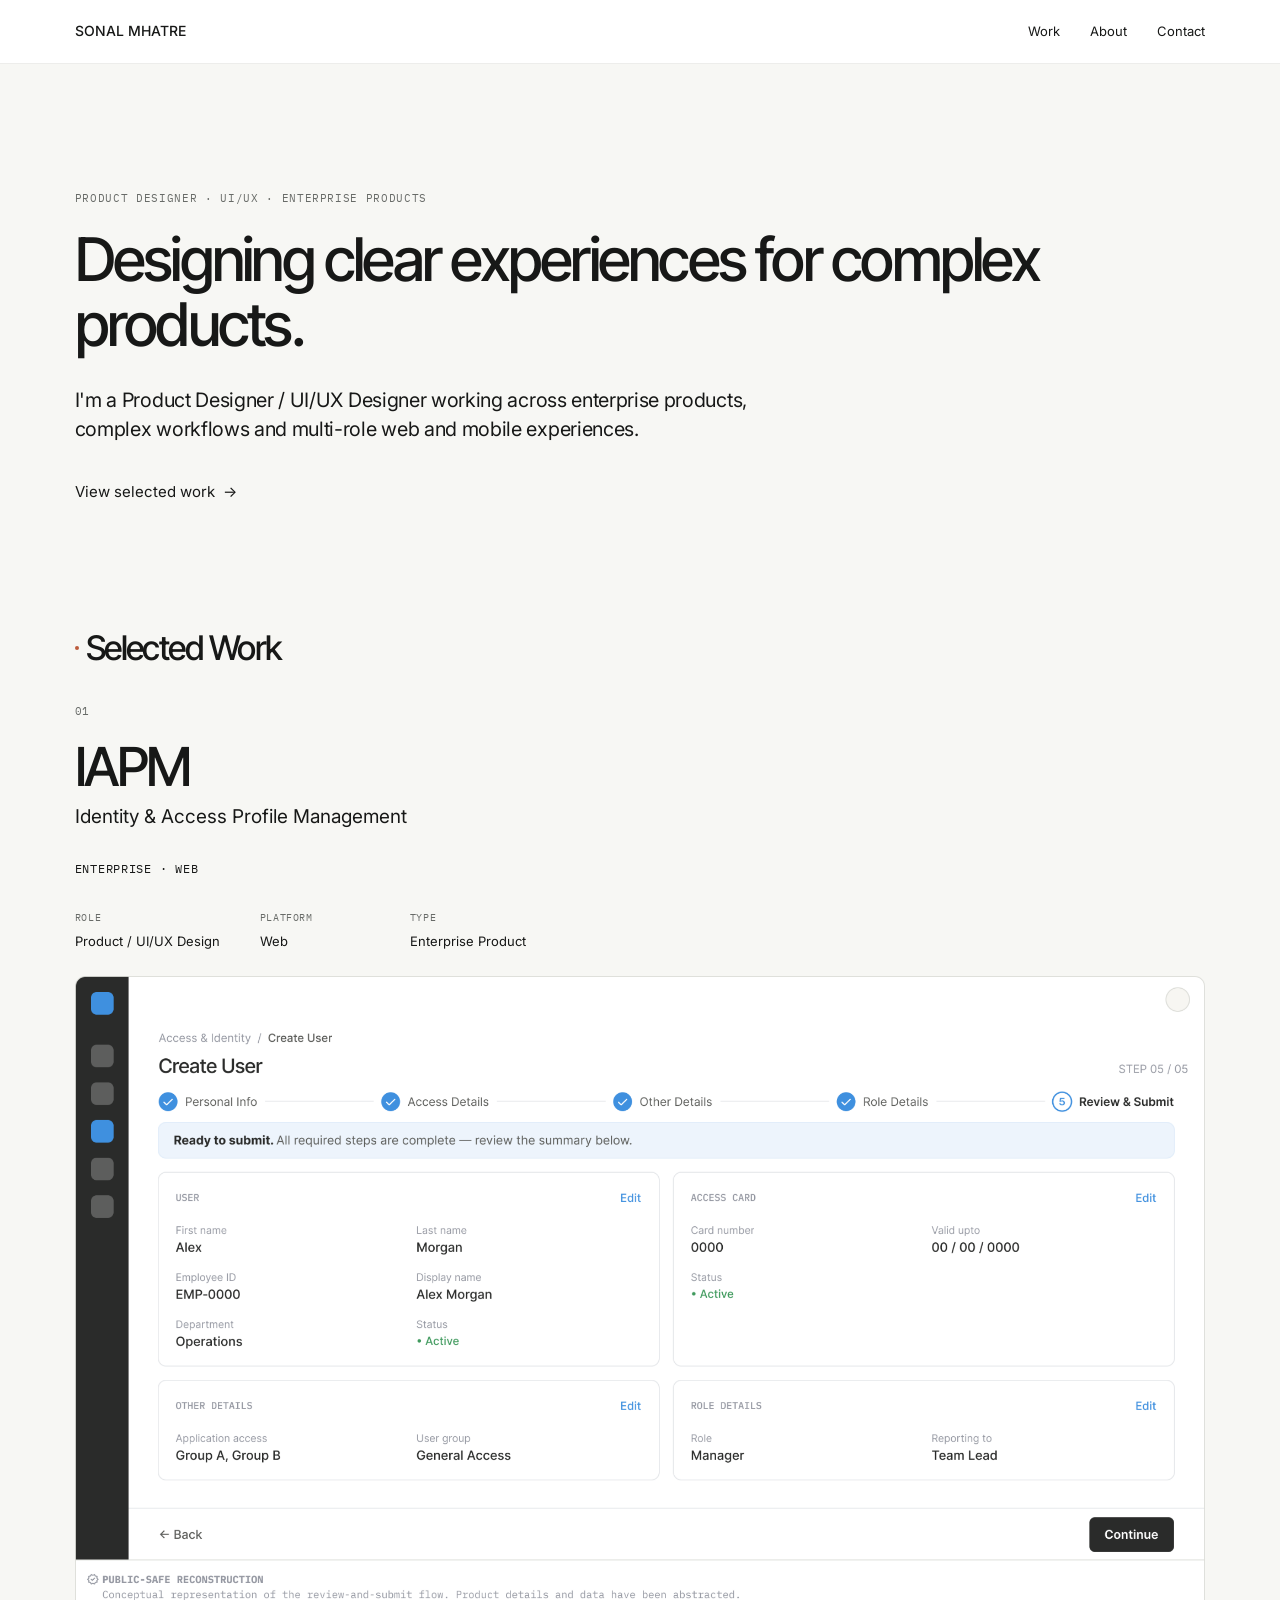
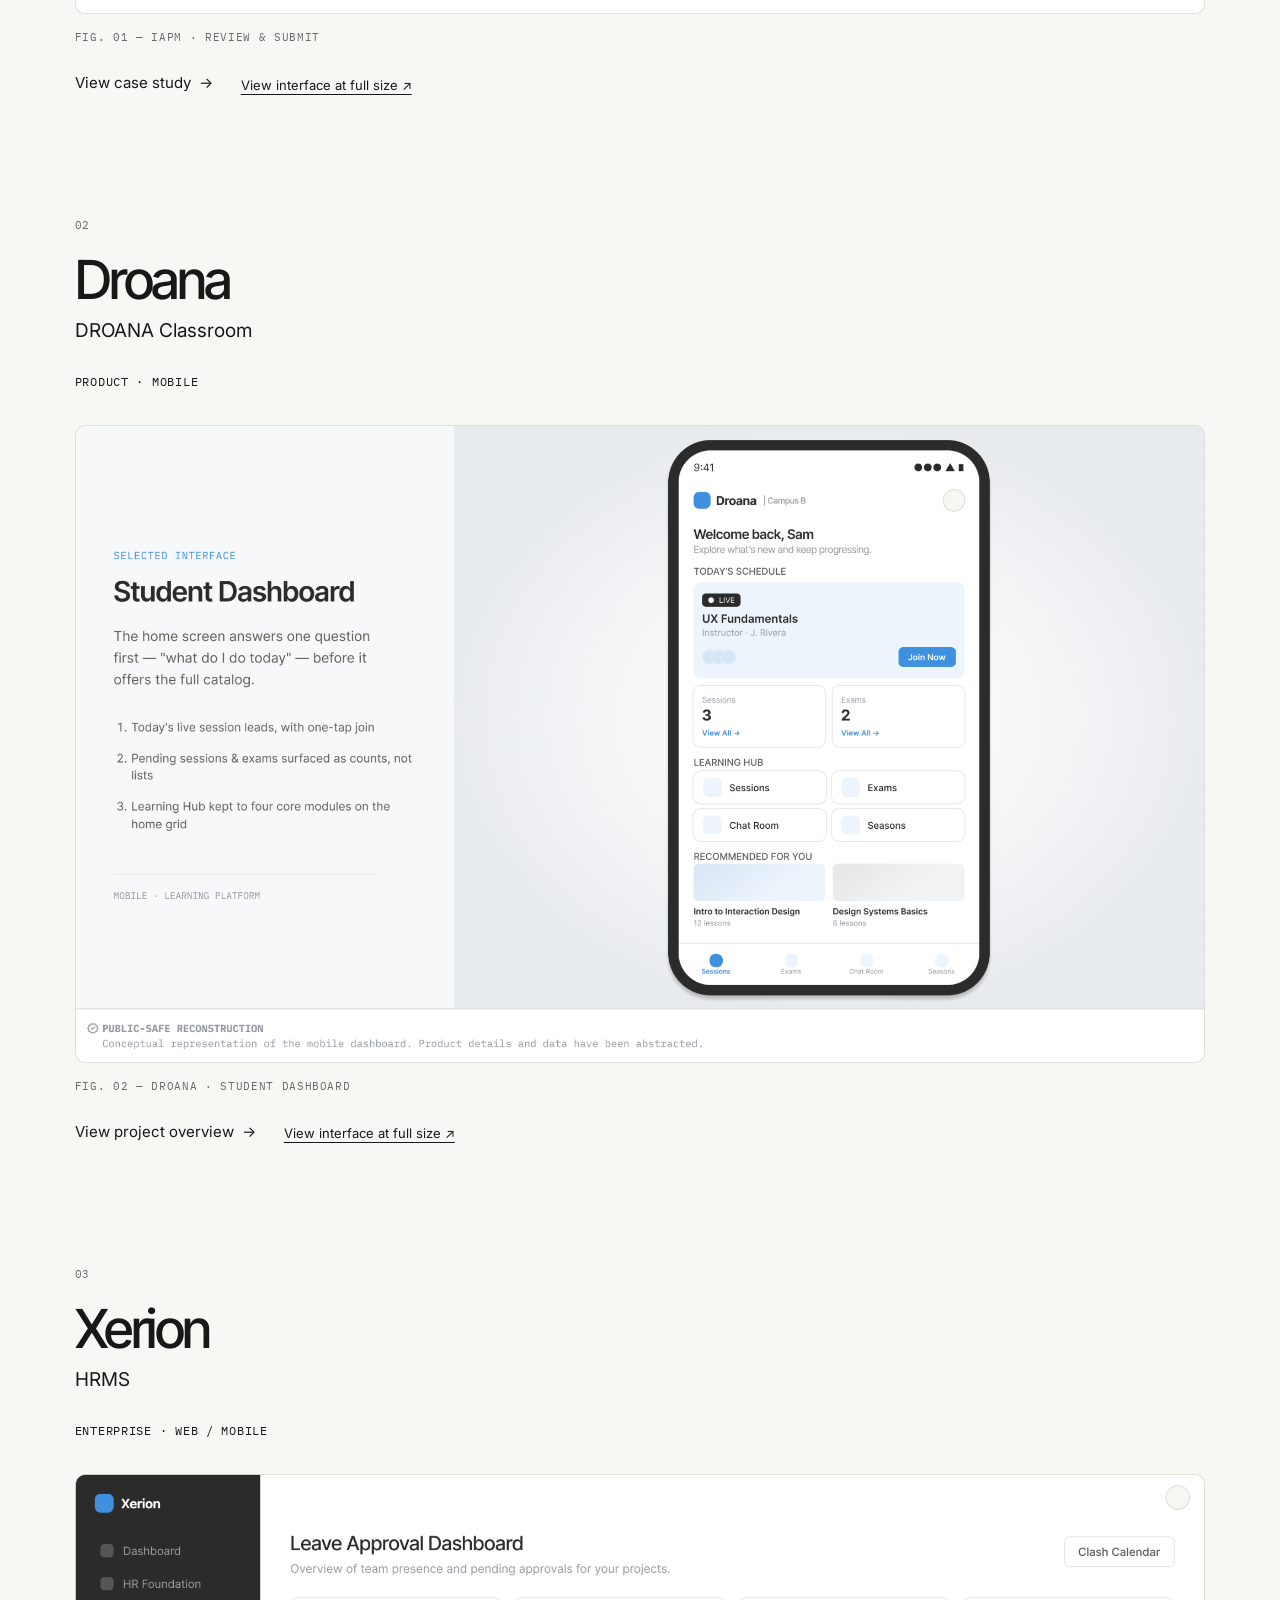
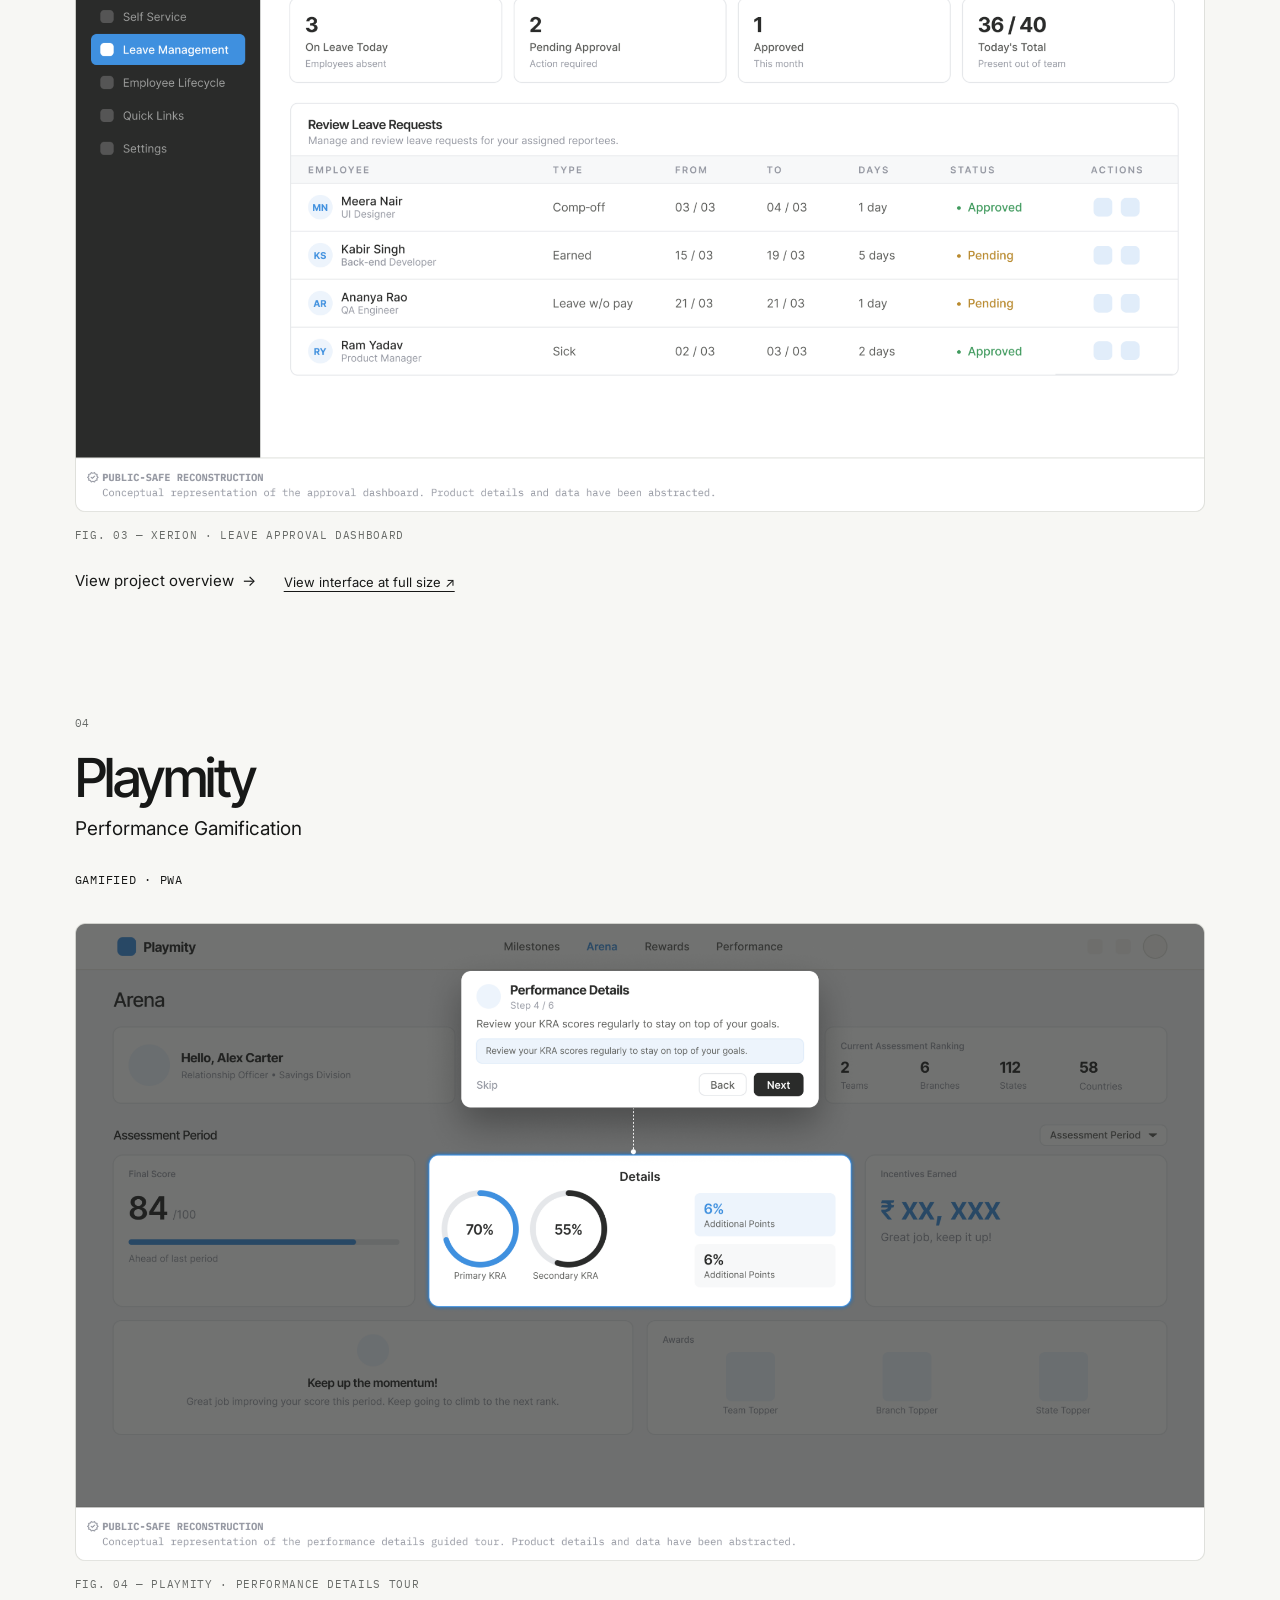
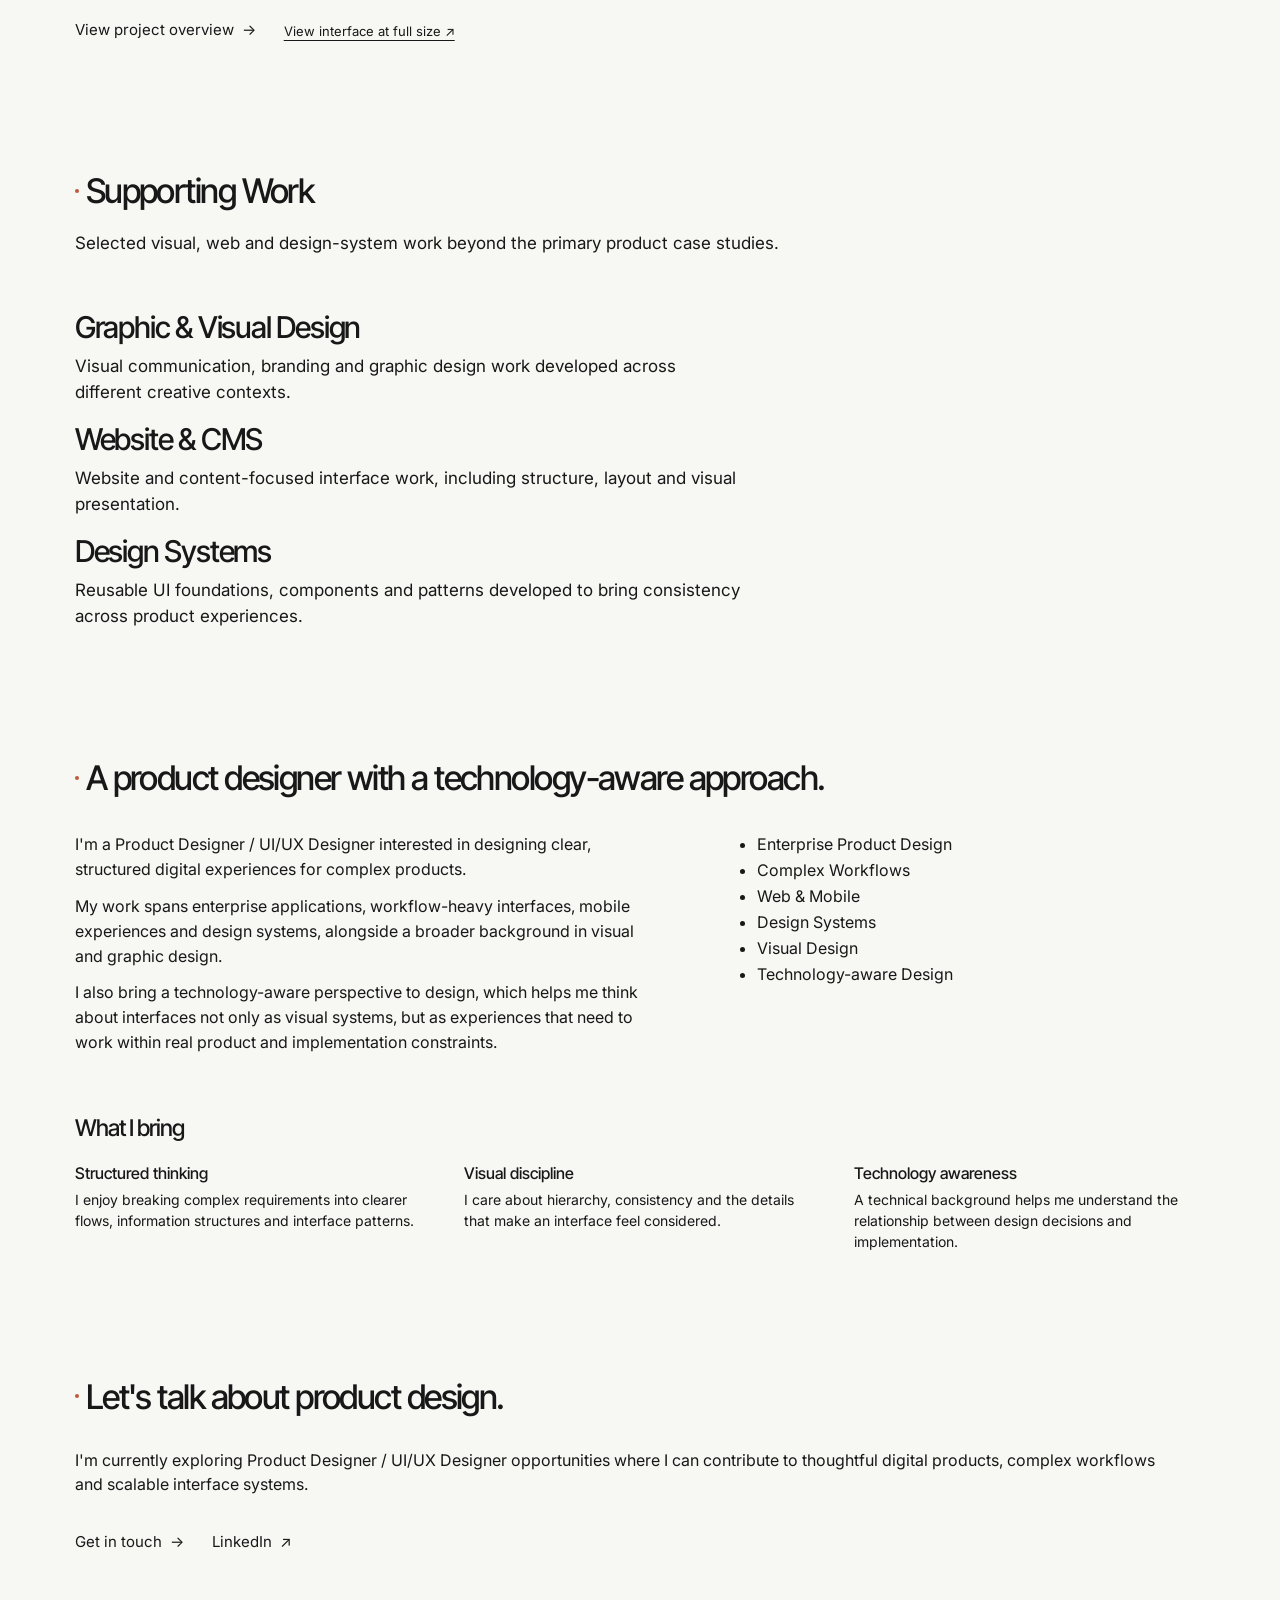
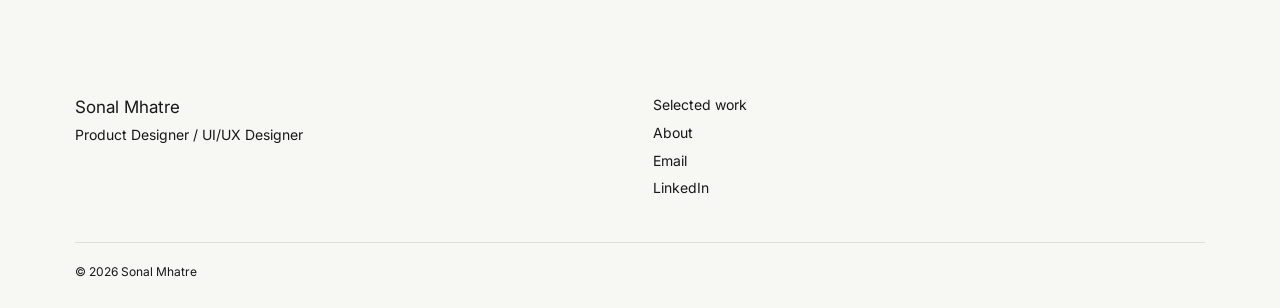
==== index.html @ ea8ea366 "Launch Sonal Mhatre Portfolio V1" ====
<!DOCTYPE html>

<html lang="en">
<head>
<meta charset="utf-8"/>
<meta content="width=device-width, initial-scale=1" name="viewport"/>
<meta content="#f7f7f4" name="theme-color"/>
<meta content="Sonal Mhatre — Product Designer / UI/UX Designer. Enterprise workflows, web and mobile experiences, and interface systems." name="description"/>
<title>Product Designer / UI/UX Designer — Sonal Mhatre</title>
<link href="./css/styles.css" rel="stylesheet"/>
<script defer="" src="./js/script.js"></script>
</head>
<body class="homepage">
<a class="skip-link" href="#main">Skip to main content</a>
<header class="site-header">
<div class="shell nav-shell">
<a aria-label="Sonal Mhatre — home" class="wordmark" href="./">SONAL MHATRE</a>
<button aria-controls="site-nav" aria-expanded="false" aria-label="Open navigation menu" class="menu-toggle">MENU</button>
<nav aria-label="Primary navigation" class="site-nav" id="site-nav">
<a href="./#work">Work</a>
<a href="./about/">About</a>
<a href="./#contact">Contact</a>
</nav>
</div>
</header>
<main id="main"><div class="shell">
<section aria-labelledby="hero-title" class="homepage-hero">
<p class="eyebrow">PRODUCT DESIGNER · UI/UX · ENTERPRISE PRODUCTS</p>
<h1 id="hero-title">Designing clear experiences for complex products.</h1>
<p class="hero-description">I'm a Product Designer / UI/UX Designer working across enterprise products, complex workflows and multi-role web and mobile experiences.</p>
<a class="text-cta" href="#work">View selected work <span aria-hidden="true">→</span></a>
</section>
<section aria-labelledby="work-title" class="selected-work" id="work">
<h2 class="section-title" id="work-title">Selected Work</h2>
<article class="project" id="iapm">
<span class="project-index">01</span>
<h3 class="project-name"><a href="iapm/">IAPM</a></h3>
<p class="project-subtitle">Identity &amp; Access Profile Management</p>
<p class="project-type">ENTERPRISE · WEB</p>
<dl class="project-meta"><div><dt>Role</dt><dd>Product / UI/UX Design</dd></div><div><dt>Platform</dt><dd>Web</dd></div><div><dt>Type</dt><dd>Enterprise Product</dd></div></dl>
<a aria-label="Read IAPM case study" class="project-visual interface-frame" href="iapm/">
<img alt="Public-safe reconstruction of IAPM Create User: five-step progression, grouped review details, edit links and submission actions." decoding="async" height="1155" loading="eager" src="assets/images/iapm-review-submit.png" width="2048"/>
</a>
<p class="figure-caption">FIG. 01 — IAPM · REVIEW &amp; SUBMIT</p>

<div class="project-actions"><a class="text-cta" href="iapm/" aria-label="View case study: IAPM">View case study <span aria-hidden="true">→</span></a><a class="image-detail-link" href="assets/images/iapm-review-submit.png">View interface at full size ↗</a></div></article><article class="project" id="droana-classroom">
<span class="project-index">02</span>
<h3 class="project-name"><a href="droana-classroom/">Droana</a></h3>
<p class="project-subtitle">DROANA Classroom</p>
<p class="project-type">PRODUCT · MOBILE</p>
<a aria-label="View DROANA Classroom overview" class="project-visual visual-droana-classroom interface-frame" href="droana-classroom/"><img alt="Public-safe Droana Student Dashboard presentation: annotated learning priorities beside a portrait mobile interface with schedule, learning hub and course recommendations." decoding="async" height="1155" loading="lazy" src="assets/images/droana-student-dashboard.png" width="2048"/></a>
<p class="figure-caption">FIG. 02 — DROANA · STUDENT DASHBOARD</p>
<div class="project-actions"><a class="text-cta" href="droana-classroom/" aria-label="View project overview: Droana Classroom">View project overview <span aria-hidden="true">→</span></a><a class="image-detail-link" href="assets/images/droana-student-dashboard.png">View interface at full size ↗</a></div></article><article class="project" id="xerion-hrms">
<span class="project-index">03</span>
<h3 class="project-name"><a href="xerion-hrms/">Xerion</a></h3>
<p class="project-subtitle">HRMS</p>
<p class="project-type">ENTERPRISE · WEB / MOBILE</p>
<a aria-label="View HRMS overview" class="project-visual visual-xerion-hrms interface-frame" href="xerion-hrms/"><img alt="Public-safe Xerion Leave Approval Dashboard reconstruction showing summary counts, employee requests, approval states and actions." decoding="async" height="1155" loading="lazy" src="assets/images/xerion-leave-approval.png" width="2048"/></a>
<p class="figure-caption">FIG. 03 — XERION · LEAVE APPROVAL DASHBOARD</p>
<div class="project-actions"><a class="text-cta" href="xerion-hrms/" aria-label="View project overview: Xerion HRMS">View project overview <span aria-hidden="true">→</span></a><a class="image-detail-link" href="assets/images/xerion-leave-approval.png">View interface at full size ↗</a></div></article><article class="project" id="playmity">
<span class="project-index">04</span>
<h3 class="project-name"><a href="playmity/">Playmity</a></h3>
<p class="project-subtitle">Performance Gamification</p>
<p class="project-type">GAMIFIED · PWA</p>
<a aria-label="View Performance Gamification overview" class="project-visual interface-frame" href="playmity/"><img alt="Public-safe Playmity Arena interface with a Performance Details guided-tour overlay highlighting primary and secondary KRA scores and additional points." decoding="async" height="1155" loading="lazy" src="assets/images/playmity-performance-tour.png" width="2048"/></a>
<p class="figure-caption">FIG. 04 — PLAYMITY · PERFORMANCE DETAILS TOUR</p>

<div class="project-actions"><a class="text-cta" href="playmity/" aria-label="View project overview: Playmity">View project overview <span aria-hidden="true">→</span></a><a class="image-detail-link" href="assets/images/playmity-performance-tour.png">View interface at full size ↗</a></div></article>
</section>
<section aria-labelledby="supporting-title" class="section-supporting" id="supporting-work">
<h2 class="section-title" id="supporting-title">Supporting Work</h2>
<p class="section-lede">Selected visual, web and design-system work beyond the primary product case studies.</p>
<div class="supporting-items">
<article><h3><a href="supporting-work/#graphic-visual">Graphic &amp; Visual Design</a></h3><p>Visual communication, branding and graphic design work developed across different creative contexts.</p></article>
<article><h3><a href="supporting-work/#website-cms">Website &amp; CMS</a></h3><p>Website and content-focused interface work, including structure, layout and visual presentation.</p></article>
<article><h3><a href="supporting-work/#design-systems">Design Systems</a></h3><p>Reusable UI foundations, components and patterns developed to bring consistency across product experiences.</p></article>
</div>
</section>
<section aria-labelledby="about-title" class="section-about" id="about">
<h2 class="section-title" id="about-title">A product designer with a technology-aware approach.</h2>
<div class="about-columns">
<div class="about-statement"><p>I'm a Product Designer / UI/UX Designer interested in designing clear, structured digital experiences for complex products.</p><p>My work spans enterprise applications, workflow-heavy interfaces, mobile experiences and design systems, alongside a broader background in visual and graphic design.</p><p>I also bring a technology-aware perspective to design, which helps me think about interfaces not only as visual systems, but as experiences that need to work within real product and implementation constraints.</p></div>
<ul class="specialisms"><li>Enterprise Product Design</li><li>Complex Workflows</li><li>Web &amp; Mobile</li><li>Design Systems</li><li>Visual Design</li><li>Technology-aware Design</li></ul>
</div>
<div class="what-i-bring"><h3>What I bring</h3><div class="strengths"><div><h4>Structured thinking</h4><p>I enjoy breaking complex requirements into clearer flows, information structures and interface patterns.</p></div><div><h4>Visual discipline</h4><p>I care about hierarchy, consistency and the details that make an interface feel considered.</p></div><div><h4>Technology awareness</h4><p>A technical background helps me understand the relationship between design decisions and implementation.</p></div></div></div>
</section>
<section aria-labelledby="contact-title" class="section-contact" id="contact">
<h2 class="section-title" id="contact-title">Let's talk about product design.</h2>
<p>I'm currently exploring Product Designer / UI/UX Designer opportunities where I can contribute to thoughtful digital products, complex workflows and scalable interface systems.</p>
<div class="contact-actions"><a class="text-cta" href="mailto:sonalmhatre.design@gmail.com" aria-label="Get in touch by email with Sonal Mhatre">Get in touch <span aria-hidden="true">→</span></a><a class="text-cta" href="https://www.linkedin.com/in/sonalmhatre/" aria-label="Sonal Mhatre on LinkedIn">LinkedIn <span aria-hidden="true">↗</span></a></div>
</section>
</div></main><footer class="site-footer" id="footer">
<div class="shell footer-layout">
<div><a class="footer-name" href="./">Sonal Mhatre</a><p>Product Designer / UI/UX Designer</p></div>
<div class="footer-links"><a href="./#work">Selected work</a><a href="./about/">About</a><a href="mailto:sonalmhatre.design@gmail.com" aria-label="Email Sonal Mhatre">Email</a><a href="https://www.linkedin.com/in/sonalmhatre/" aria-label="Sonal Mhatre on LinkedIn">LinkedIn</a></div>
<p class="copyright">© 2026 Sonal Mhatre</p>
</div>
</footer>
</body></html>
---- css/styles.css ----
@font-face{font-family:"Inter";src:url("../assets/fonts/inter-variable.ttf") format("truetype");font-style:normal;font-weight:100 900;font-display:swap}
@font-face{font-family:"Inter Tight";src:url("../assets/fonts/inter-tight-variable.ttf") format("truetype");font-style:normal;font-weight:100 900;font-display:swap}
@font-face{font-family:"IBM Plex Mono";src:url("../assets/fonts/ibm-plex-mono-regular.ttf") format("truetype");font-style:normal;font-weight:400;font-display:swap}
/* Portfolio Shell V1 with approved portfolio font families. */
:root{--background:#f7f7f4;--ink:#171817;--muted:#686b68;--subtle:#686b68;--rule:#dedfda;--paper:#fff;--accent:#bc5b3c;--outer:120px;--width:1200px;--body:16px;--grid-columns:12;--grid-gutter:24px;--display:clamp(2.75rem,4vw,3.8rem)}
*,*::before,*::after{box-sizing:border-box}
html{scroll-behavior:smooth;scroll-padding-top:90px}
body{margin:0;color:var(--ink);background:var(--background);font-family:"Inter",Arial,"Helvetica Neue",sans-serif;font-size:var(--body);line-height:1.48;-webkit-font-smoothing:antialiased}
a{color:inherit;text-decoration:none}
a:hover{text-decoration:underline;text-underline-offset:.17em}
a:focus-visible,button:focus-visible{outline:3px solid #236fc4;outline-offset:4px}
button{font:inherit}
img{display:block;max-width:100%;height:auto}
h1,h2,h3,h4,p,figure,dl{margin-top:0}
h1,h2,h3,h4{font-family:"Inter Tight","Inter",Arial,sans-serif;line-height:1.13;font-weight:500;letter-spacing:-.046em}
.shell{width:min(calc(100% - 2*var(--outer)),var(--width));margin-inline:auto}
.skip-link{position:absolute;top:-100px;left:16px;z-index:1000;padding:12px 18px;background:var(--ink);color:white}.skip-link:focus{top:10px}
.site-header{background:#fff;border-bottom:1px solid #ededeb}
.nav-shell{min-height:63px;display:flex;align-items:center;justify-content:space-between;gap:30px}
.wordmark{font-size:14px;font-weight:500;letter-spacing:0;white-space:nowrap}
.site-nav{display:flex;align-items:center;gap:30px;font-size:13px}
.menu-toggle{display:none;border:0;background:none;cursor:pointer;color:var(--ink);font-size:14px}
.eyebrow,.project-type,.project-index,.figure-caption,.public-safe,.section-marker,.diagram-kicker,.case-meta dt,.project-meta dt{font-family:"IBM Plex Mono",ui-monospace,SFMono-Regular,Consolas,"Liberation Mono",monospace;letter-spacing:.06em}
.eyebrow{font-size:11px;color:var(--muted);margin-bottom:22px}
.homepage-hero{padding:126px 0 122px}
.homepage-hero h1{font-size:clamp(45px,4.7vw,69px);line-height:1.08;max-width:1030px;margin:0 0 28px}
.hero-description{max-width:735px;font-size:clamp(19px,1.55vw,23px);line-height:1.45;letter-spacing:-.016em;margin:0 0 36px}
.text-cta{display:inline-flex;align-items:center;gap:8px;font-size:15px;border-bottom:1px solid transparent;padding-bottom:3px}
.text-cta:hover{border-color:currentColor;text-decoration:none}
.section-title{position:relative;font-size:clamp(28px,2.65vw,38px);margin:0 0 36px;padding-left:11px}
.section-title::before{content:"";position:absolute;left:0;top:.49em;width:4px;height:4px;background:var(--accent);border-radius:50%}
.selected-work{padding-bottom:0}
.project{margin-bottom:110px;scroll-margin-top:80px}
.project-index{display:block;font-size:11px;color:var(--subtle);margin:0 0 19px}
.project-name{font-size:clamp(38px,4.2vw,58px);line-height:1.04;letter-spacing:-.046em;margin:0 0 9px}
.project-name a:hover{text-decoration:none;opacity:.72}
.project-subtitle{font-size:19px;margin:0 0 28px}
.project-type{font-size:12px;margin:0 0 34px}
.project-meta{display:flex;gap:35px;margin:0 0 25px;flex-wrap:wrap}
.project-meta div{min-width:110px}
.project-meta dt{color:var(--subtle);text-transform:uppercase;font-size:10px;margin-bottom:6px}
.project-meta dd{margin:0;font-size:13px}
.project-visual{display:flex;width:100%;min-height:420px;aspect-ratio:1200/672;justify-content:center;align-items:center;overflow:hidden;border:1px solid #dadcd8;border-radius:9px;background:#fff}
.project-visual:hover{text-decoration:none;border-color:#aeb1aa}
.project-visual img{width:100%;height:100%;object-fit:contain}
.asset-awaiting{display:flex;flex-direction:column;align-items:center;justify-content:center;padding:30px;gap:9px;text-align:center;background:#fff;align-self:stretch;flex:1;color:#757a76}
.asset-awaiting>span{font-size:11px;font-family:"IBM Plex Mono",ui-monospace,SFMono-Regular,Consolas,monospace;letter-spacing:.08em}
.asset-awaiting strong{font-size:16px;font-weight:400;color:#4d514d}
.asset-awaiting small{font-size:13px}
.figure-caption{font-size:11px;color:var(--subtle);margin:15px 0 0}
.public-safe{font-size:10px;color:var(--muted);margin:7px 0 0}
.section-supporting{padding:8px 0 125px}
.section-supporting .section-title{margin-bottom:21px}
.section-lede{font-size:17px;margin-bottom:55px}
.supporting-items{display:grid;gap:18px;max-width:670px}
.supporting-items h3{font-size:30px;margin:0 0 9px;letter-spacing:-.04em}
.supporting-items p{font-size:17px;line-height:1.5;margin:0}
.section-about{padding:5px 0 116px}
.section-about .section-title{margin-bottom:35px}
.about-columns{display:grid;grid-template-columns:1.1fr .9fr;gap:90px}
.about-statement{max-width:585px}
.about-statement p{font-size:16px;line-height:1.55;margin-bottom:12px}
.specialisms{margin:0;padding-left:20px;font-size:16px;line-height:1.62}
.what-i-bring{margin-top:48px}
.what-i-bring>h3{font-size:23px;margin-bottom:23px}
.strengths{display:grid;grid-template-columns:repeat(3,minmax(0,1fr));gap:38px}
.strengths h4{font-size:16px;letter-spacing:0;margin-bottom:7px}
.strengths p{font-size:14px;line-height:1.5;margin:0}
.section-contact{padding:10px 0 124px}
.section-contact .section-title{margin-bottom:32px}
.section-contact>p{max-width:1080px;font-size:16px;line-height:1.5}
.contact-pending{margin-top:20px;color:var(--muted);font-size:14px!important}
.site-footer{padding:5px 0 27px}
.footer-layout{display:grid;grid-template-columns:1fr 1fr;gap:12px 25px}
.footer-name{font-size:17px}
.footer-layout p{font-size:14px;margin:5px 0 0}
.footer-links{display:flex;flex-direction:column;gap:7px;align-items:flex-start;font-size:14px}
.copyright{grid-column:1/-1;border-top:1px solid var(--rule);margin:31px 0 0!important;padding-top:20px;font-size:12px!important}
/* Case study: nine-section sequence and documented public-safe representations */
.case-shell{max-width:1200px}
.back-link{display:inline-flex;font-size:13px;margin:35px 0 45px}
.case-header .eyebrow{margin-bottom:15px}
.case-header h1{font-size:clamp(56px,7vw,90px);margin:0 0 20px}
.case-deck{font-size:clamp(21px,2vw,29px);margin:0 0 44px}
.case-meta{display:grid;grid-template-columns:.65fr 2fr .65fr 1fr 1.75fr;gap:18px;margin:0 0 32px}
.case-meta dt{font-size:11px;text-transform:uppercase;color:var(--muted);margin:0 0 8px}
.case-meta dd{margin:0;font-size:14px}
.confidential-disclosure{font-size:16px;max-width:830px;line-height:1.58;margin:0 0 42px}
.case-lead-image,.case-selected-image{background:#fff;border:1px solid #d9dcd8;border-radius:9px;overflow:hidden;margin:0}
.case-lead-image img,.case-selected-image img{width:100%;height:auto}
.case-lead-image figcaption,.case-selected-image figcaption{padding:11px 19px 15px;border-top:1px solid #ebedec;font:11px/1.5 "IBM Plex Mono",ui-monospace,Consolas,monospace;color:var(--muted)}
.case-sections{padding-top:20px}
.case-section{padding-top:107px;scroll-margin-top:55px}
.section-marker{font-size:12px;color:var(--subtle);margin-bottom:25px}
.case-section>h2{font-size:clamp(31px,3vw,45px);max-width:1120px;margin-bottom:24px}
.case-section>p{font-size:17px;line-height:1.61;max-width:1090px;margin-bottom:14px}
.concept-diagram{margin:42px 0 0;border:1px solid var(--rule);border-radius:9px;background:#fff;padding:30px 32px 0;overflow:hidden}
.diagram-kicker{font-size:12px;color:#3074be;margin-bottom:8px}
.concept-diagram h3{font-size:23px;letter-spacing:-.03em;margin-bottom:25px}
.concept-diagram>p{font-size:15px;color:#484c48}
.concept-diagram figcaption{font-size:11px;color:var(--muted);font-family:"IBM Plex Mono",ui-monospace,Consolas,monospace;line-height:1.5;margin:32px -32px 0;padding:14px 32px;border-top:1px solid var(--rule)}
.process-track{display:grid;grid-template-columns:repeat(5,minmax(0,1fr));gap:17px;padding:55px 6px 60px}
.process-track.four{grid-template-columns:repeat(4,minmax(0,1fr))}
.process-track span{position:relative;display:flex;align-items:center;justify-content:center;min-height:78px;border-radius:7px;background:#f6f8f9;border:1px solid #dae0e2;padding:10px;text-align:center;font-size:15px}
.process-track span:not(:last-child)::after{content:'→';position:absolute;left:calc(100% + 4px);color:#8e9595}
.process-track span:last-child{background:#eef5fc;border-color:#80b4ec;color:#2d6dab}
.complexity-grid{display:grid;grid-template-columns:repeat(3,minmax(0,1fr));gap:12px;margin:36px auto;max-width:850px}
.complexity-grid div{border:1px solid #dce1e4;background:#fbfcfd;padding:22px 16px;min-height:100px;display:flex;flex-direction:column;align-items:center;justify-content:center;text-align:center;gap:6px}
.complexity-grid b{font-size:17px;font-weight:500}.complexity-grid small{font-size:13px;color:var(--muted)}
.approach-steps{padding:32px 0 55px;display:grid;grid-template-columns:repeat(6,minmax(0,1fr));gap:10px;list-style:none;counter-reset:step}
.approach-steps li{border-top:1px solid var(--rule);padding-top:14px;font-size:14px;counter-increment:step}
.approach-steps li::before{display:block;content:counter(step,decimal-leading-zero);font:14px "IBM Plex Mono",ui-monospace,Consolas,monospace;color:#3176c4;margin-bottom:25px}
.access-model{display:grid;grid-template-columns:repeat(4,1fr);gap:12px;margin:26px 0 0}
.access-model span{padding:15px;border:1px solid #d6dce0;text-align:center;background:#f8fafb}
.diagram-small{font-size:14px}
.decision-grid{display:grid;grid-template-columns:1fr 1fr;column-gap:70px;row-gap:55px;padding-top:20px}
.decision-grid>div{border-top:1px solid var(--rule);padding-top:18px}
.decision-grid>div>span{color:var(--muted);font:13px "IBM Plex Mono",ui-monospace,Consolas,monospace}
.decision-grid h3{font-size:26px;margin:16px 0 25px}
.decision-grid p{font-size:16px;line-height:1.6;margin:0 0 14px}.decision-grid b{font-weight:600}
.source-note{font-size:13px!important;color:var(--muted);margin-top:23px!important}
.system-list{border:1px solid var(--rule);margin-top:36px;background:#fff}
.system-list div{display:flex;align-items:center;justify-content:space-between;gap:24px;padding:32px 35px;border-bottom:1px solid var(--rule)}
.system-list div:last-child{border-bottom:0}
.system-list b{font-size:21px;font-weight:500}.system-list span{font-size:15px;color:var(--muted)}
.case-selected-image{margin-top:36px}
.annotations{margin-top:26px}.annotations h3{font-size:23px}.annotations ol{line-height:1.9;padding-left:22px}
.reflection-grid{display:grid;grid-template-columns:repeat(3,1fr);gap:48px;margin-top:40px}
.reflection-grid h3{font-size:23px;line-height:1.25;margin-bottom:20px}.reflection-grid p{font-size:16px;line-height:1.55}
.case-next{display:flex;justify-content:space-between;gap:22px;margin:120px 0;padding:27px 0;border-top:1px solid var(--rule);font-size:15px}
/* Page routes that intentionally hold non-public projects until source assets are cleared */
.preview-shell{padding-bottom:140px;min-height:75vh}
.preview-shell .eyebrow{margin-top:50px}
.preview-shell h1{font-size:clamp(50px,6vw,85px);margin-bottom:23px}
.preview-deck{font-size:24px;line-height:1.38;max-width:770px;margin-bottom:36px}
.preview-placeholder{height:clamp(280px,48vw,620px);display:flex;flex-direction:column;align-items:center;justify-content:center;gap:8px;border:1px solid var(--rule);background:#fff;border-radius:9px;margin:45px 0 55px;text-align:center;padding:30px}
.preview-placeholder span{font:12px "IBM Plex Mono",ui-monospace,Consolas,monospace;color:var(--muted);letter-spacing:.06em}
.preview-placeholder p{color:var(--muted);font-size:15px}
.preview-shell>h2,.supporting-page section h2{font-size:32px;margin-bottom:20px}
.preview-shell>p{max-width:850px;font-size:17px}
.preview-shell>.text-cta{margin-top:30px}
.supporting-page section{padding:50px 0;border-top:1px solid var(--rule)}
.about-page{padding:40px 0 0}
.about-page .section-about{padding-top:35px}
@media(max-width:1100px){:root{--outer:24px;--grid-columns:8;--grid-gutter:20px}.homepage-hero{padding:110px 0}.project-visual{min-height:0}.project{margin-bottom:95px}.case-meta{grid-template-columns:repeat(3,minmax(0,1fr))}.process-track{gap:8px}.process-track span{font-size:13px}}
@media(max-width:800px){.site-nav{gap:19px;font-size:12px}.about-columns{gap:35px}.section-supporting{padding-bottom:95px}.strengths{gap:26px}.case-section{padding-top:88px}.concept-diagram{padding:25px 24px 0}.concept-diagram figcaption{margin-inline:-24px;padding-inline:24px}.decision-grid{gap:30px}.reflection-grid{gap:20px}}
@media(max-width:640px){
 :root{--outer:20px;--body:15px;--grid-columns:4;--grid-gutter:12px}
 html{scroll-padding-top:72px}
 .nav-shell{min-height:55px}
 .wordmark{font-size:14px}
 .menu-toggle{display:block;padding:8px 0}
 .site-nav{display:none;position:absolute;z-index:20;left:0;right:0;top:55px;padding:15px 20px 19px;flex-direction:column;align-items:flex-start;gap:19px;background:#fff;border-bottom:1px solid var(--rule);box-shadow:0 10px 18px #00000009;font-size:16px}
 .site-nav.is-open{display:flex}
 .homepage-hero{padding:64px 0 76px}
 .homepage-hero h1{font-size:clamp(37px,10.1vw,46px);line-height:1.07;letter-spacing:-.05em;margin-bottom:24px}
 .eyebrow{font-size:10px;margin-bottom:20px}
 .hero-description{font-size:18px;line-height:1.45;margin-bottom:32px}
 .text-cta{font-size:15px}
 .section-title{font-size:30px;margin-bottom:51px}
 .project{margin-bottom:76px}
 .project-index{margin-bottom:21px}
 .project-name{font-size:43px;margin-bottom:12px}
 .project-subtitle{font-size:19px;margin-bottom:26px}
 .project-type{font-size:11px;margin-bottom:26px}
 .project-meta{display:grid;grid-template-columns:1fr;gap:22px;margin-bottom:34px}
 .project-meta div{min-width:0}
 .project-meta dt{margin-bottom:9px}
 .project-meta dd{font-size:15px}
 .project-visual{aspect-ratio:350/197;border-radius:8px;min-height:195px}
 .project-visual img{object-fit:contain}
 .asset-awaiting{padding:13px;gap:5px}.asset-awaiting>span{font-size:9px}.asset-awaiting strong{font-size:13px}.asset-awaiting small{font-size:11px}
 .figure-caption{font-size:10px;margin-top:10px}.public-safe{font-size:9px}
 .section-supporting{padding:0 0 82px}
 .section-supporting .section-title{margin-bottom:20px}.section-lede{font-size:15px;margin-bottom:34px}
 .supporting-items h3{font-size:29px}.supporting-items p{font-size:15px}
 .section-about{padding-bottom:82px}
 .section-about .section-title{font-size:29px;margin-bottom:27px}
 .about-columns{display:block}.about-statement p{font-size:15px}.specialisms{padding-left:20px;margin-top:29px;font-size:15px}
 .what-i-bring{margin-top:34px}.strengths{grid-template-columns:1fr;gap:25px}
 .section-contact{padding:0 0 90px}.section-contact>p{font-size:15px}.footer-layout{grid-template-columns:1fr 1fr}.footer-layout p,.footer-links{font-size:12px}
 .back-link{margin:22px 0 46px}
 .case-header h1{font-size:59px}.case-deck{font-size:21px;margin-bottom:28px}
 .case-meta{grid-template-columns:1fr 1fr;gap:20px}.case-meta dd{font-size:13px}.confidential-disclosure{font-size:14px}
 .case-lead-image figcaption,.case-selected-image figcaption{font-size:10px;padding:10px}
 .case-section{padding-top:78px}.case-section>h2{font-size:30px;margin-bottom:20px}.case-section>p{font-size:15px}
 .concept-diagram{margin-top:28px;padding:20px 17px 0}.concept-diagram h3{font-size:20px}.concept-diagram figcaption{margin-inline:-17px;padding-inline:17px}
 .process-track,.process-track.four{grid-template-columns:1fr 1fr;gap:12px;padding:18px 0 20px}.process-track span{min-height:70px}.process-track span:not(:last-child)::after{display:none}
 .complexity-grid{grid-template-columns:1fr 1fr;gap:8px}.complexity-grid div{min-height:105px;padding:14px 9px}.complexity-grid b{font-size:14px}.complexity-grid small{font-size:12px}
 .approach-steps{grid-template-columns:1fr 1fr;gap:16px}.access-model{grid-template-columns:1fr 1fr}
 .decision-grid{grid-template-columns:1fr;gap:35px}.decision-grid h3{font-size:24px}.decision-grid p{font-size:15px}
 .system-list div{padding:24px 18px;align-items:flex-start;flex-direction:column;gap:9px}.system-list b{font-size:19px}
 .reflection-grid{grid-template-columns:1fr;gap:28px}.reflection-grid h3{font-size:22px;margin-bottom:12px}
 .case-next{margin:75px 0;flex-wrap:wrap}
 .preview-shell{padding-bottom:90px}.preview-shell h1{font-size:47px}.preview-deck{font-size:20px}.preview-placeholder{height:270px}
}
@media(prefers-reduced-motion:reduce){html{scroll-behavior:auto}}
.about-page-title{font-size:clamp(44px,5vw,70px);margin:10px 0 28px}

/* Alignment revision: exact reference margins with continuous interpolation. */
@media(min-width:1101px){:root{--outer:clamp(24px,calc(28.32vw - 287.8px),120px)}}
.project-meta{gap:24px 40px}
.case-meta{grid-template-columns:.65fr 1.8fr .6fr 1fr 1.6fr}
.image-detail-link{display:inline-block;margin-top:12px;font-size:13px;text-decoration:underline;text-underline-offset:4px}

.visual-xerion-hrms{aspect-ratio:16/9;min-height:0}
.overview-visual{margin:45px 0 55px;background:white;border:1px solid var(--rule);border-radius:9px;overflow:hidden}
.overview-visual>a{display:flex;justify-content:center}
.overview-visual img{height:auto;max-width:100%}

.overview-visual figcaption{padding:16px 20px;border-top:1px solid var(--rule);font:11px/1.6 "IBM Plex Mono",ui-monospace,Consolas,monospace;color:var(--muted)}
.site-nav a[aria-current="page"]{text-decoration:underline;text-underline-offset:5px}
@media(max-width:1100px){.case-meta{grid-template-columns:repeat(3,minmax(0,1fr))}}
@media(max-width:640px){
 .case-meta{grid-template-columns:repeat(2,minmax(0,1fr))}
 /* Preserve the complete portrait and provide a useful reading scale. */
 
 .project-visual.visual-xerion-hrms{min-height:0}
 .project-visual img{max-height:100%}
 .project-meta{gap:22px}
}
/* Mobile links remain available if JavaScript is disabled. */
@media(max-width:640px){html:not(.js-enabled) .site-nav{display:flex;position:static;box-shadow:none}html:not(.js-enabled) .nav-shell{flex-wrap:wrap}html:not(.js-enabled) .menu-toggle{display:none}}

/* Original Figma PNGs include their own corners and presentation frames.
   Let intrinsic image ratios determine height; inset protects all source edges. */
.project-visual.interface-frame,
.overview-visual,
.case-lead-image,
.case-selected-image{overflow:visible;border-radius:0;background:var(--paper)}
.project-visual.interface-frame{display:block;aspect-ratio:auto;min-height:0;height:auto;padding:clamp(8px,1.1vw,16px)}
.project-visual.interface-frame img,
.overview-visual img,
.case-lead-image img,
.case-selected-image img{display:block;width:100%;height:auto;max-width:100%;max-height:none;object-fit:contain;margin-inline:auto}
.overview-visual>a{display:block;padding:clamp(8px,1.1vw,16px)}
.case-lead-image,.case-selected-image{padding:clamp(8px,1.1vw,16px)}
.case-lead-image figcaption,.case-selected-image figcaption{margin-top:12px;padding-inline:0}

/* Final homepage review: image exports already contain their presentation frame. */
.homepage .project-visual.interface-frame{border:0;padding:0;background:transparent;overflow:visible}
.homepage .project-visual.interface-frame img{width:100%;height:auto;object-fit:contain}
.project-actions,.contact-actions{display:flex;align-items:center;flex-wrap:wrap;gap:12px 28px;margin-top:18px}
.project-actions .image-detail-link{margin-top:0}
.project-actions a,.contact-actions a{min-height:44px;display:inline-flex;align-items:center}
.contact-actions{margin-top:26px}
.shell>*{min-width:0}
.figure-caption,.project-actions a,.contact-actions a{overflow-wrap:anywhere}
@media(max-width:640px){.project-actions{gap:4px 20px}.contact-actions{gap:8px 24px}}
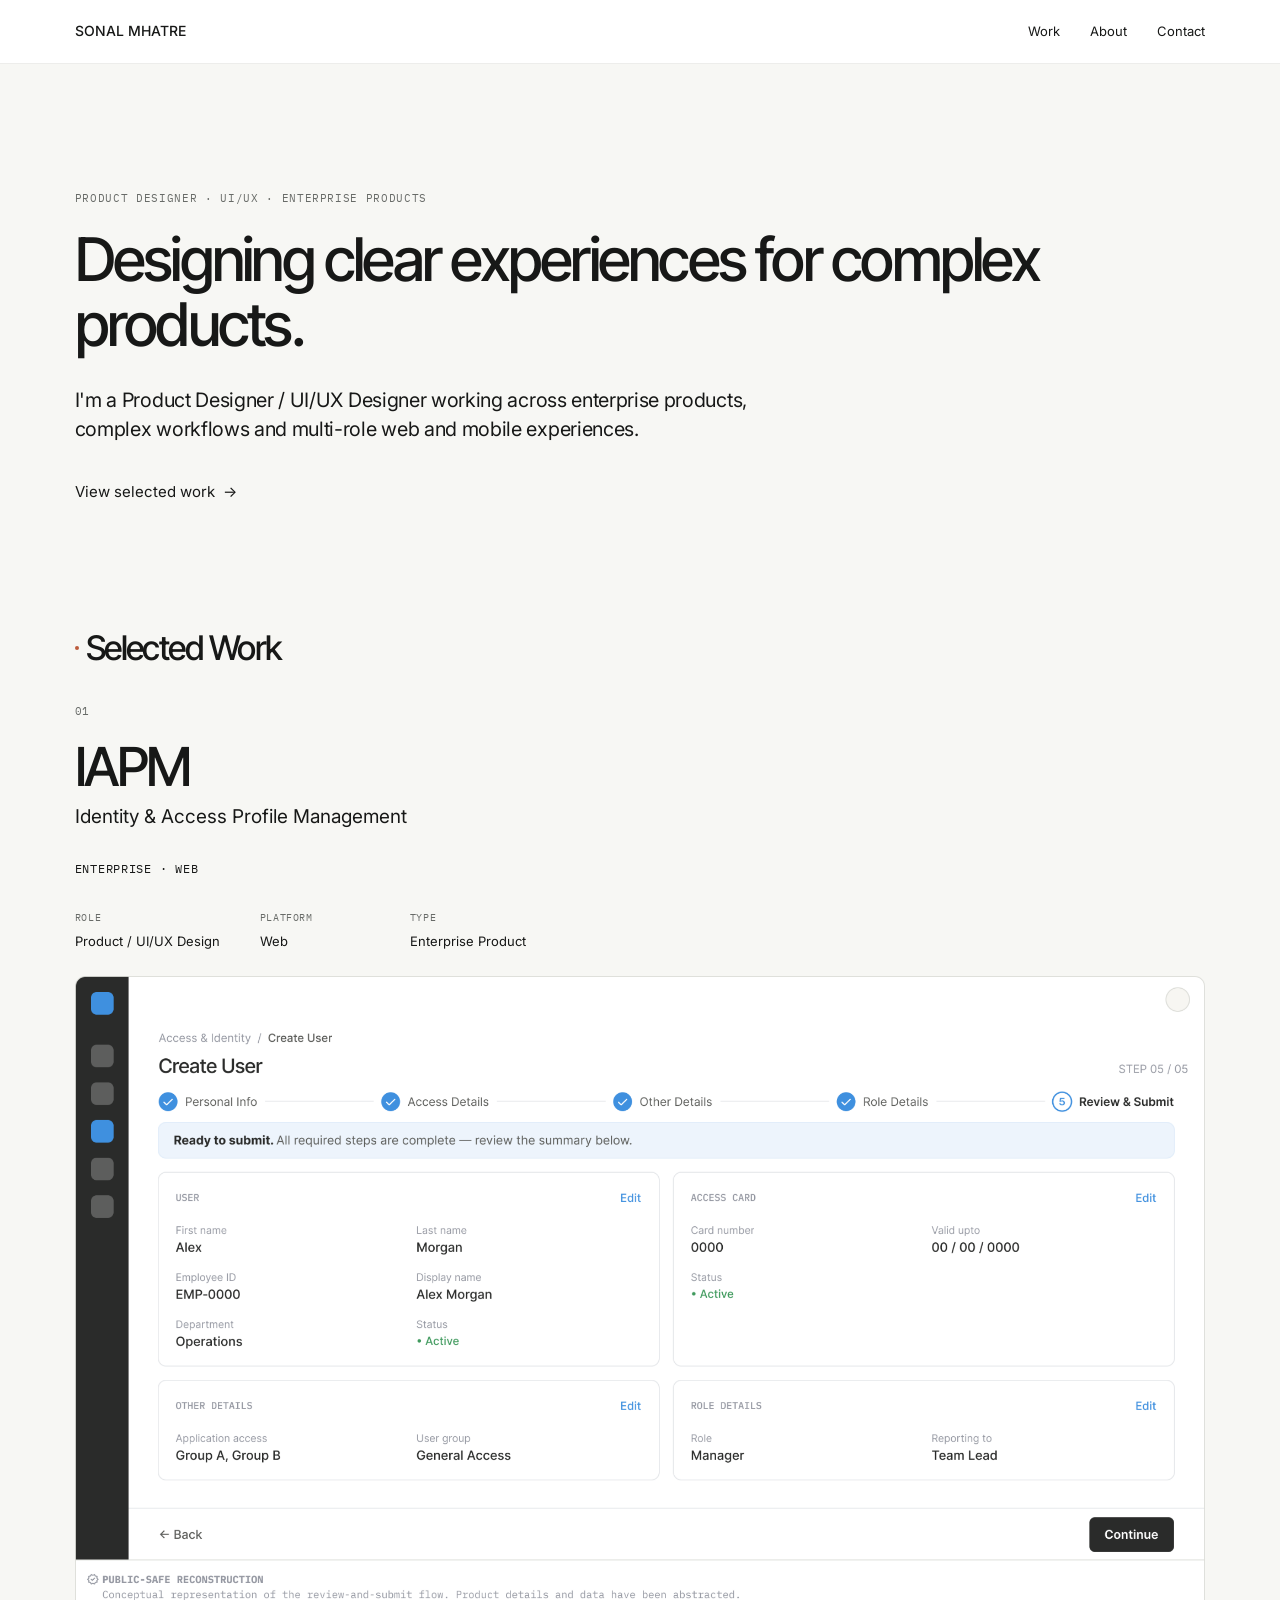
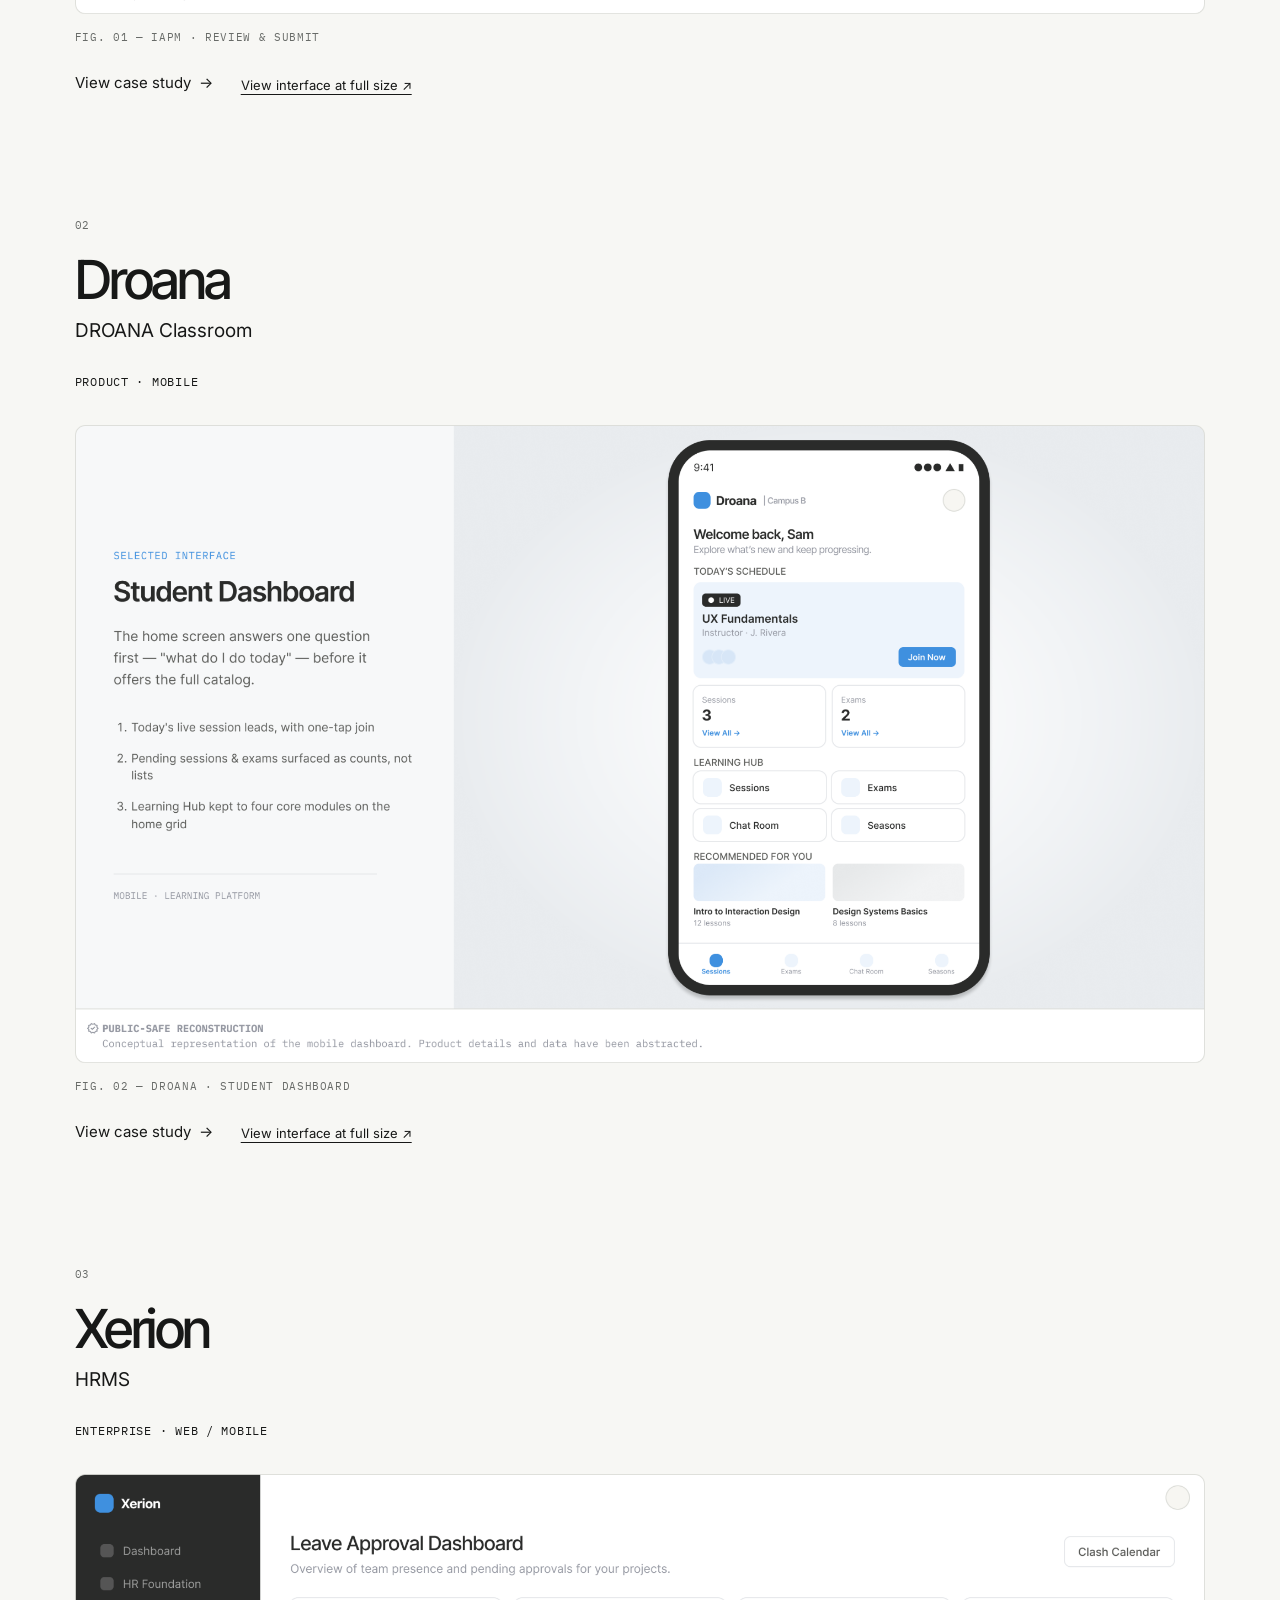
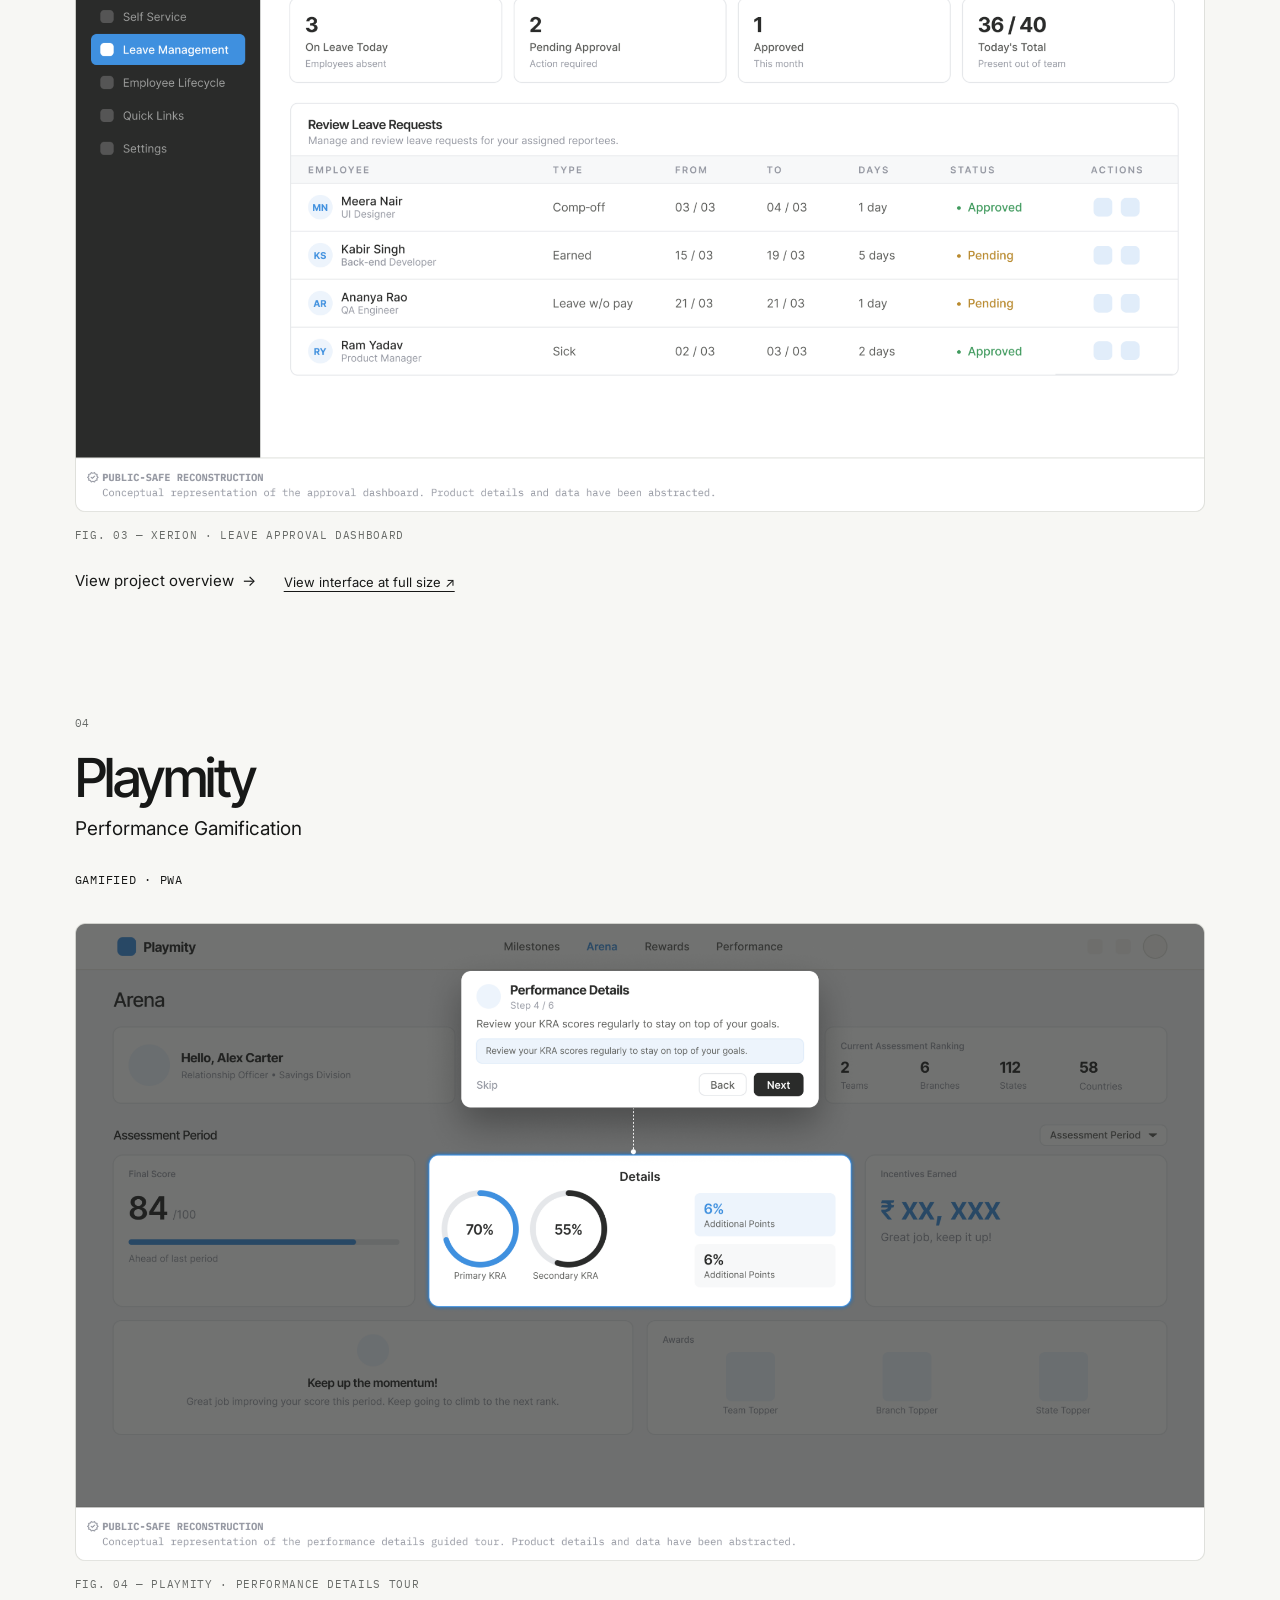
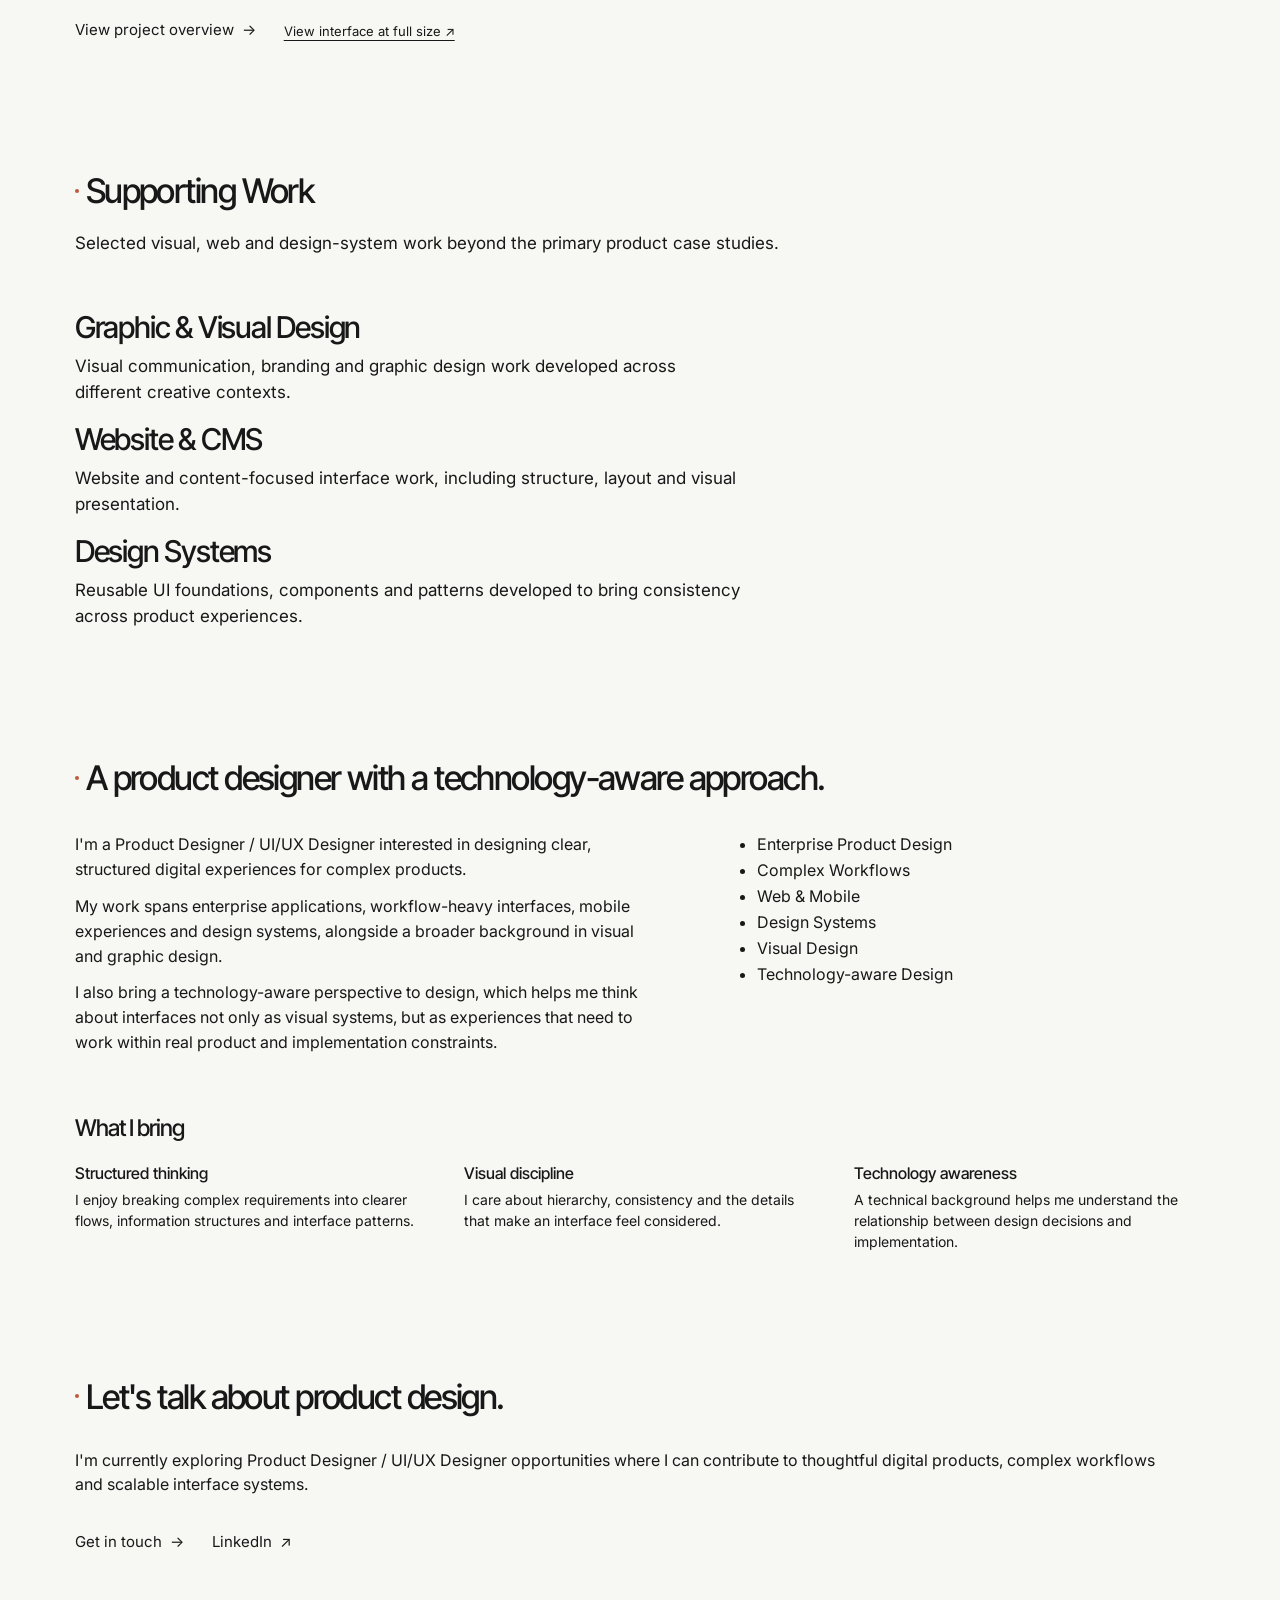
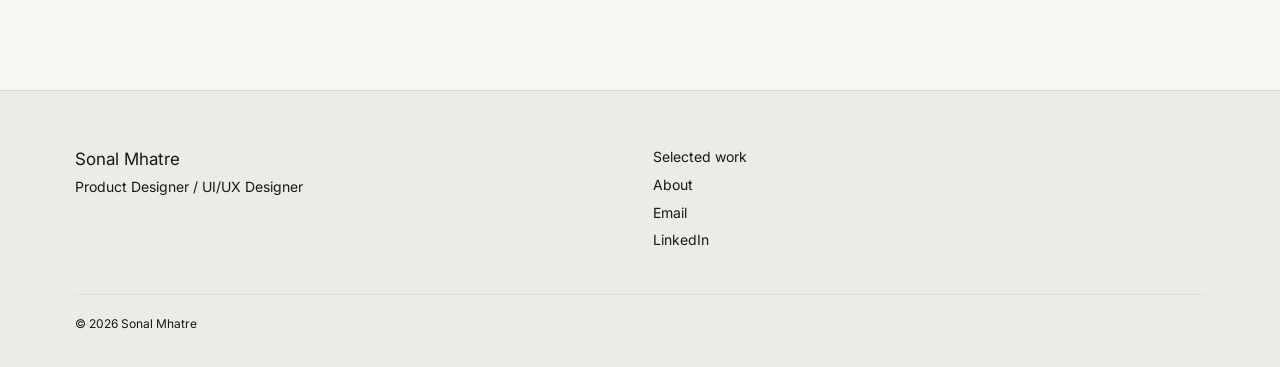
==== commit 844fee51: "Release V2: Droana and footer" ====
--- a/index.html
+++ b/index.html
@@ -48,9 +48,9 @@
 <h3 class="project-name"><a href="droana-classroom/">Droana</a></h3>
 <p class="project-subtitle">DROANA Classroom</p>
 <p class="project-type">PRODUCT · MOBILE</p>
-<a aria-label="View DROANA Classroom overview" class="project-visual visual-droana-classroom interface-frame" href="droana-classroom/"><img alt="Public-safe Droana Student Dashboard presentation: annotated learning priorities beside a portrait mobile interface with schedule, learning hub and course recommendations." decoding="async" height="1155" loading="lazy" src="assets/images/droana-student-dashboard.png" width="2048"/></a>
+<a aria-label="View Droana Classroom case study" class="project-visual visual-droana-classroom interface-frame" href="droana-classroom/"><img alt="Public-safe Droana Student Dashboard presentation: annotated learning priorities beside a portrait mobile interface with schedule, learning hub and course recommendations." decoding="async" height="1155" loading="lazy" src="assets/images/droana-student-dashboard.png" width="2048"/></a>
 <p class="figure-caption">FIG. 02 — DROANA · STUDENT DASHBOARD</p>
-<div class="project-actions"><a class="text-cta" href="droana-classroom/" aria-label="View project overview: Droana Classroom">View project overview <span aria-hidden="true">→</span></a><a class="image-detail-link" href="assets/images/droana-student-dashboard.png">View interface at full size ↗</a></div></article><article class="project" id="xerion-hrms">
+<div class="project-actions"><a class="text-cta" href="droana-classroom/" aria-label="View case study: Droana Classroom">View case study <span aria-hidden="true">→</span></a><a class="image-detail-link" href="assets/images/droana-student-dashboard.png">View interface at full size ↗</a></div></article><article class="project" id="xerion-hrms">
 <span class="project-index">03</span>
 <h3 class="project-name"><a href="xerion-hrms/">Xerion</a></h3>
 <p class="project-subtitle">HRMS</p>
--- a/css/styles.css
+++ b/css/styles.css
@@ -70,7 +70,7 @@
 .section-contact .section-title{margin-bottom:32px}
 .section-contact>p{max-width:1080px;font-size:16px;line-height:1.5}
 .contact-pending{margin-top:20px;color:var(--muted);font-size:14px!important}
-.site-footer{padding:5px 0 27px}
+.site-footer{background:#e9ece7;border-top:1px solid #d4d8d0;padding:56px 0 34px}
 .footer-layout{display:grid;grid-template-columns:1fr 1fr;gap:12px 25px}
 .footer-name{font-size:17px}
 .footer-layout p{font-size:14px;margin:5px 0 0}
@@ -247,3 +247,6 @@
 .shell>*{min-width:0}
 .figure-caption,.project-actions a,.contact-actions a{overflow-wrap:anywhere}
 @media(max-width:640px){.project-actions{gap:4px 20px}.contact-actions{gap:8px 24px}}
+
+/* Approved footer spacing at the existing mobile breakpoint. */
+@media(max-width:640px){.site-footer{padding:40px 0 28px}}
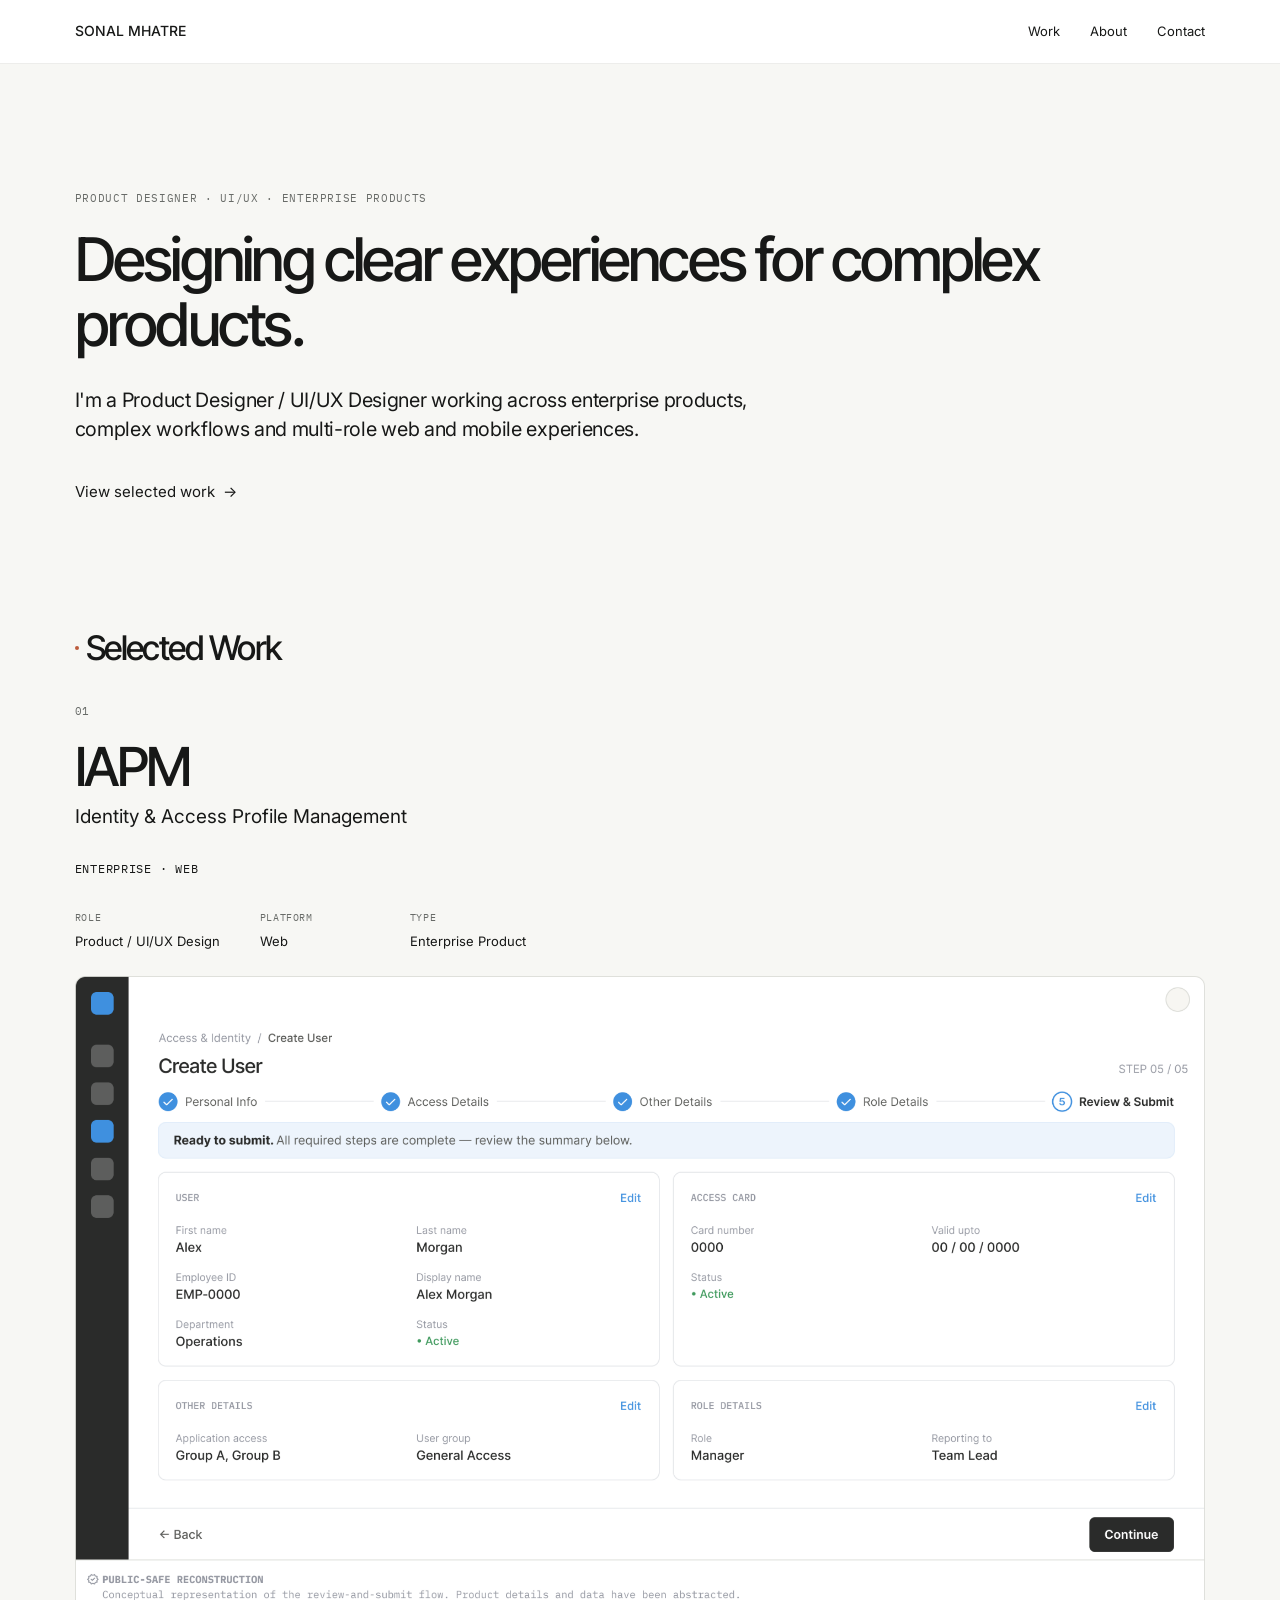
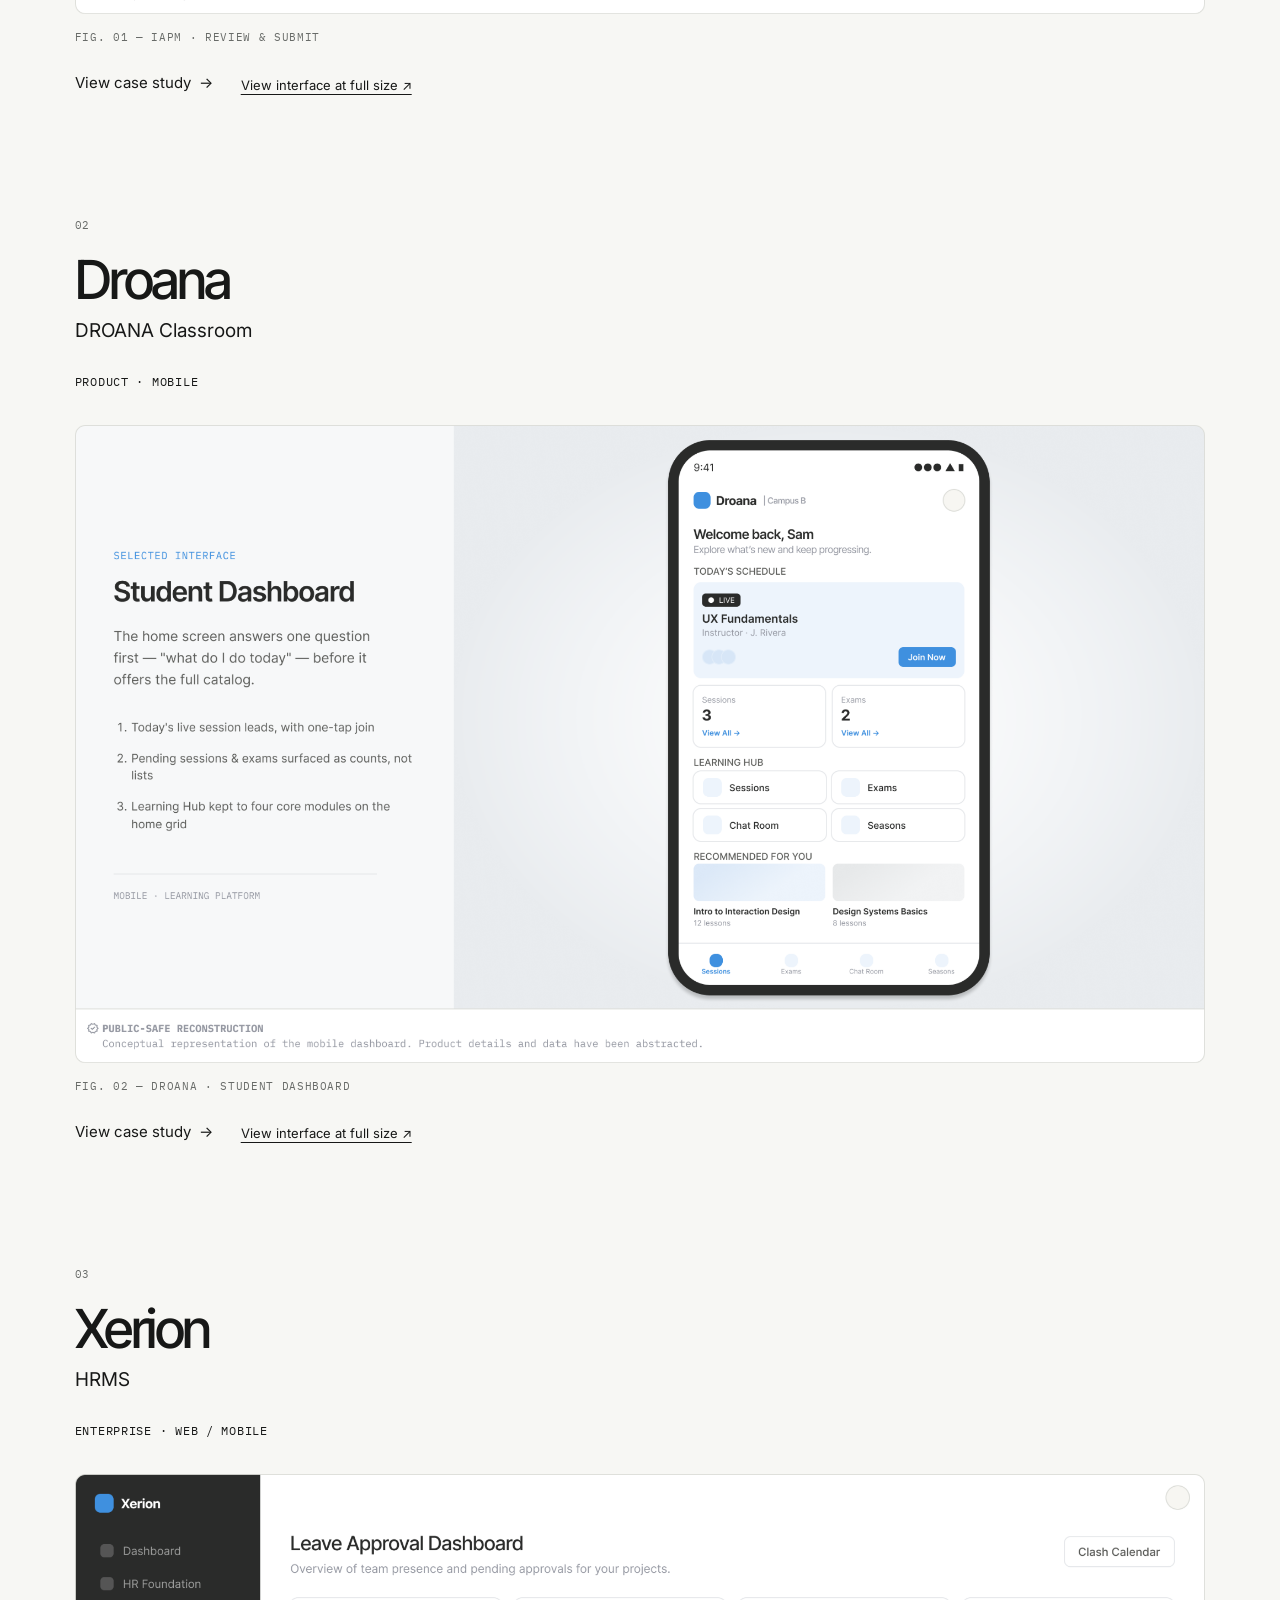
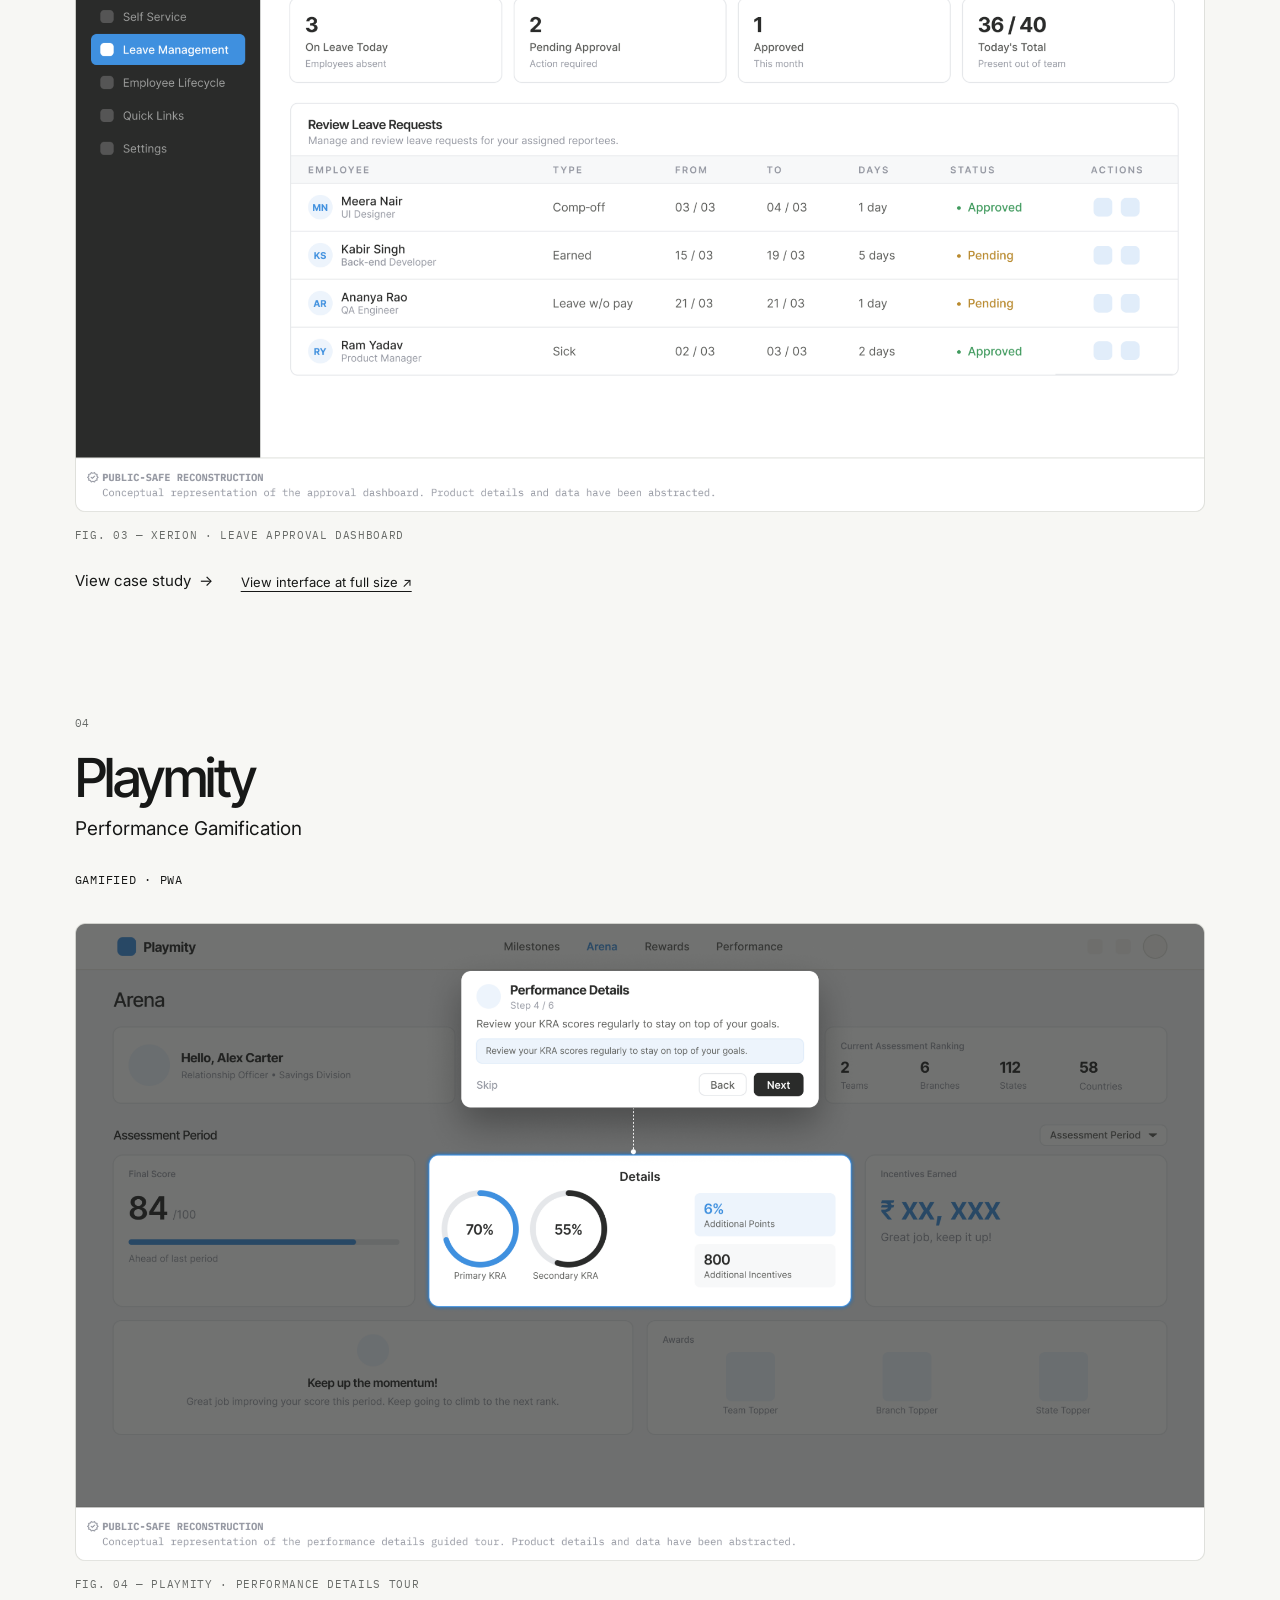
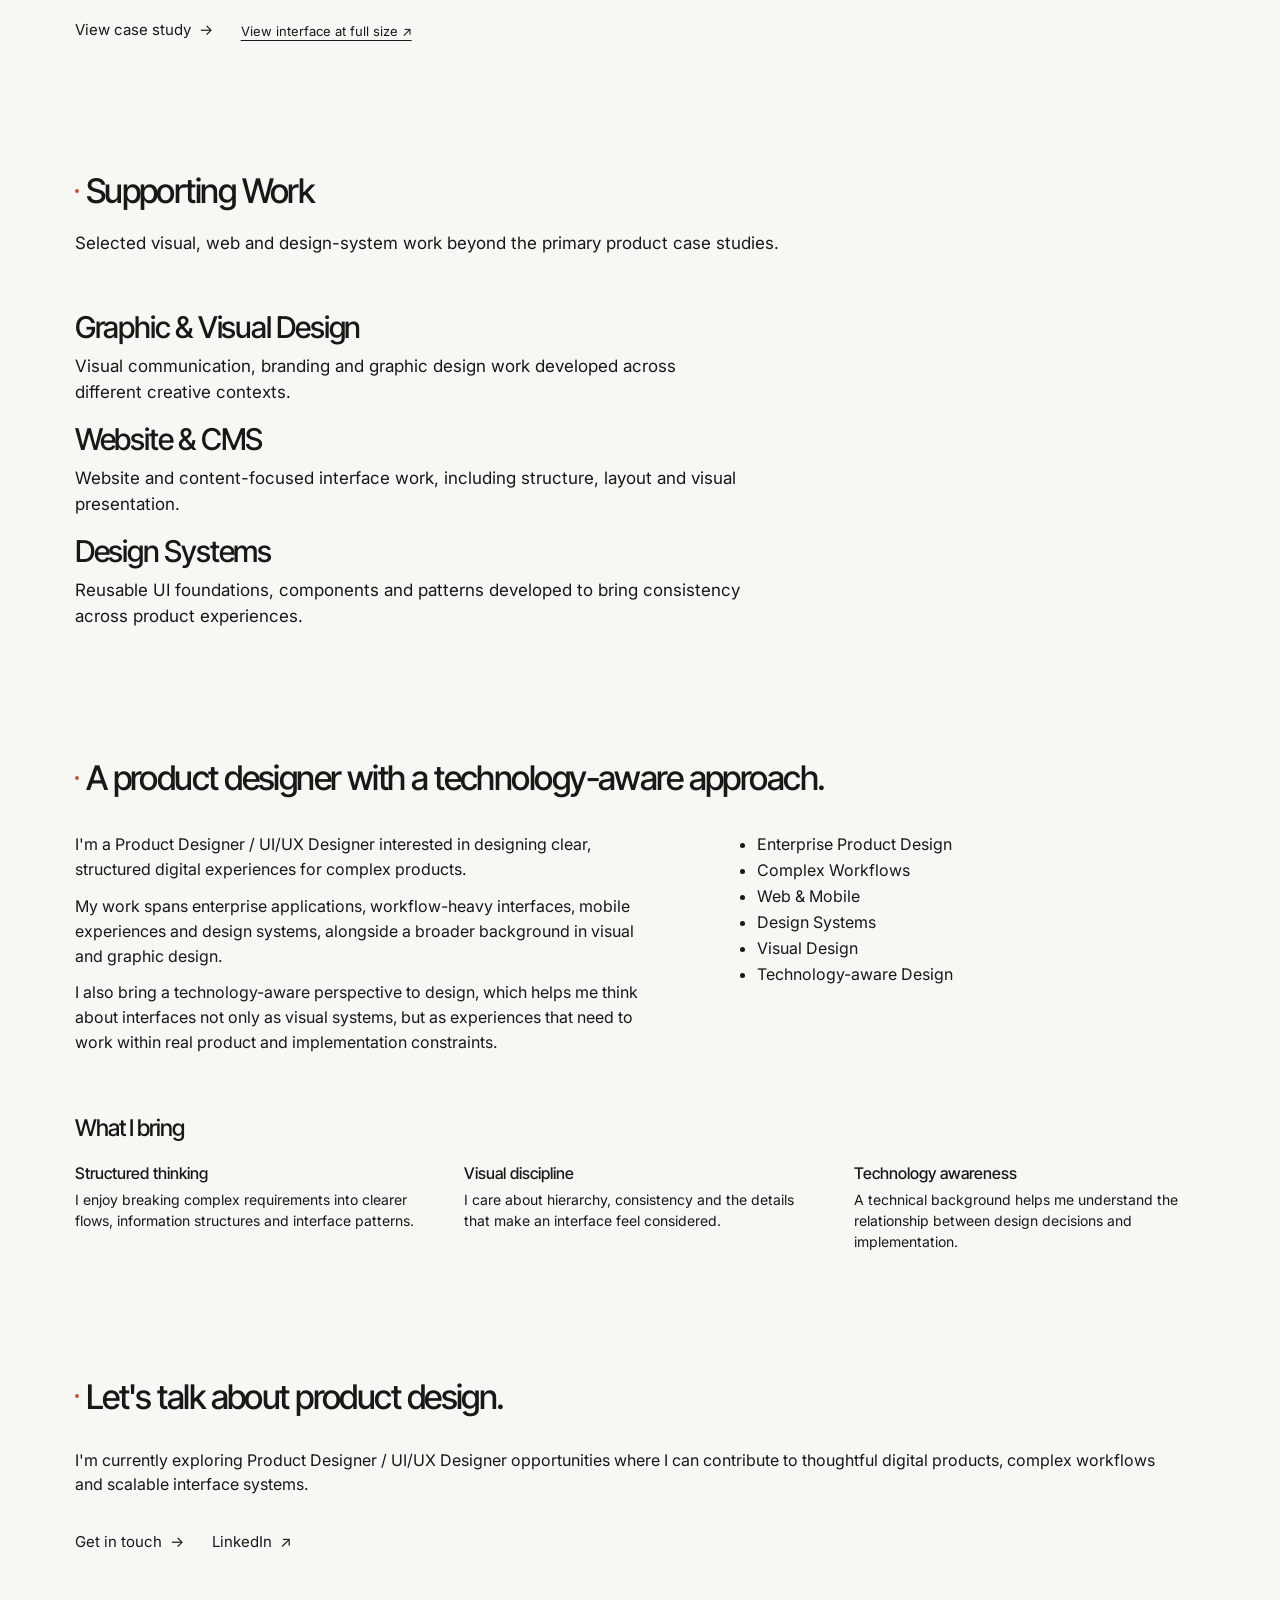
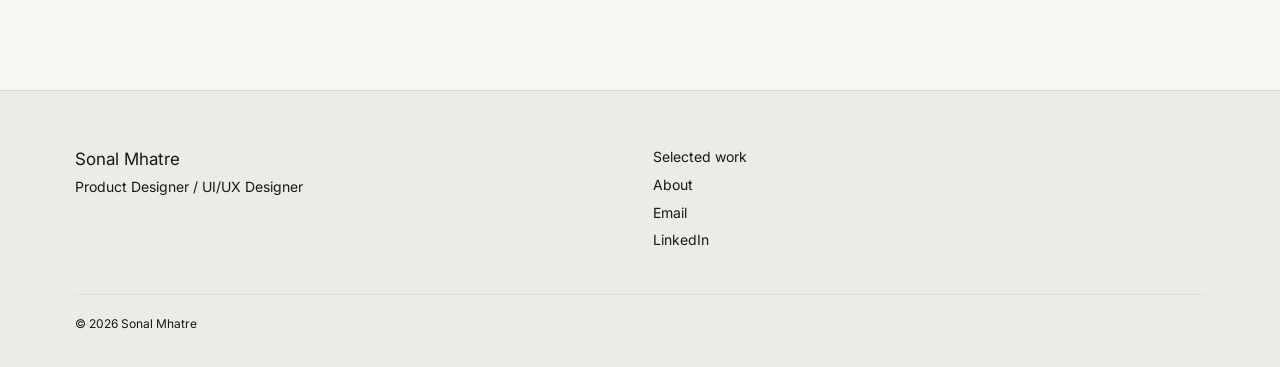
==== commit 41b980d5: "Release V3: Complete portfolio Complete the Product Designer portfolio with approved IAPM, Droana Cl" ====
--- a/index.html
+++ b/index.html
@@ -55,17 +55,17 @@
 <h3 class="project-name"><a href="xerion-hrms/">Xerion</a></h3>
 <p class="project-subtitle">HRMS</p>
 <p class="project-type">ENTERPRISE · WEB / MOBILE</p>
-<a aria-label="View HRMS overview" class="project-visual visual-xerion-hrms interface-frame" href="xerion-hrms/"><img alt="Public-safe Xerion Leave Approval Dashboard reconstruction showing summary counts, employee requests, approval states and actions." decoding="async" height="1155" loading="lazy" src="assets/images/xerion-leave-approval.png" width="2048"/></a>
+<a aria-label="View Xerion HRMS case study" class="project-visual visual-xerion-hrms interface-frame" href="xerion-hrms/"><img alt="Public-safe Xerion Leave Approval Dashboard reconstruction showing summary counts, employee requests, approval states and actions." decoding="async" height="1155" loading="lazy" src="assets/images/xerion-leave-approval.png" width="2048"/></a>
 <p class="figure-caption">FIG. 03 — XERION · LEAVE APPROVAL DASHBOARD</p>
-<div class="project-actions"><a class="text-cta" href="xerion-hrms/" aria-label="View project overview: Xerion HRMS">View project overview <span aria-hidden="true">→</span></a><a class="image-detail-link" href="assets/images/xerion-leave-approval.png">View interface at full size ↗</a></div></article><article class="project" id="playmity">
+<div class="project-actions"><a class="text-cta" href="xerion-hrms/" aria-label="View case study: Xerion HRMS">View case study <span aria-hidden="true">→</span></a><a class="image-detail-link" href="assets/images/xerion-leave-approval.png">View interface at full size ↗</a></div></article><article class="project" id="playmity">
 <span class="project-index">04</span>
 <h3 class="project-name"><a href="playmity/">Playmity</a></h3>
 <p class="project-subtitle">Performance Gamification</p>
 <p class="project-type">GAMIFIED · PWA</p>
-<a aria-label="View Performance Gamification overview" class="project-visual interface-frame" href="playmity/"><img alt="Public-safe Playmity Arena interface with a Performance Details guided-tour overlay highlighting primary and secondary KRA scores and additional points." decoding="async" height="1155" loading="lazy" src="assets/images/playmity-performance-tour.png" width="2048"/></a>
+<a aria-label="View Playmity case study" class="project-visual interface-frame" href="playmity/"><img alt="Public-safe Playmity Arena interface with a Performance Details guided-tour overlay highlighting primary and secondary KRA scores and additional points." decoding="async" height="1155" loading="lazy" src="assets/images/playmity-performance-tour.png" width="2048"/></a>
 <p class="figure-caption">FIG. 04 — PLAYMITY · PERFORMANCE DETAILS TOUR</p>
 
-<div class="project-actions"><a class="text-cta" href="playmity/" aria-label="View project overview: Playmity">View project overview <span aria-hidden="true">→</span></a><a class="image-detail-link" href="assets/images/playmity-performance-tour.png">View interface at full size ↗</a></div></article>
+<div class="project-actions"><a class="text-cta" href="playmity/" aria-label="View case study: Playmity">View case study <span aria-hidden="true">→</span></a><a class="image-detail-link" href="assets/images/playmity-performance-tour.png">View interface at full size ↗</a></div></article>
 </section>
 <section aria-labelledby="supporting-title" class="section-supporting" id="supporting-work">
 <h2 class="section-title" id="supporting-title">Supporting Work</h2>
--- a/css/styles.css
+++ b/css/styles.css
@@ -250,3 +250,15 @@
 
 /* Approved footer spacing at the existing mobile breakpoint. */
 @media(max-width:640px){.site-footer{padding:40px 0 28px}}
+
+
+/* Shared full-case-study opening: design focus and factual contribution boundaries. */
+.case-focus{display:grid;grid-template-columns:minmax(0,1.2fr) minmax(0,.8fr);gap:clamp(28px,5vw,82px);padding:clamp(28px,4.8vw,60px) 0;border-top:1px solid var(--rule);border-bottom:1px solid var(--rule);margin:22px 0 8px}
+.case-focus-label{display:block;color:#3176c4;font:11px/1.4 "IBM Plex Mono",ui-monospace,monospace;letter-spacing:.06em;margin-bottom:20px}
+.case-focus-intro h2{font-size:clamp(31px,3.9vw,49px);font-weight:500;line-height:1.13;letter-spacing:-.04em;max-width:700px;margin:0 0 22px}
+.case-focus-intro p{font-size:17px;line-height:1.65;max-width:670px;color:var(--ink);margin:0}
+.case-focus-ownership{border-left:1px solid var(--rule);padding-left:clamp(24px,3.5vw,50px)}
+.case-focus-ownership p{font-size:15px;line-height:1.6;margin:0 0 22px;color:var(--muted)}
+.case-focus-ownership strong{font-size:15px;color:var(--ink);font-weight:600}
+.case-focus-ownership .image-detail-link{margin-top:0}
+@media(max-width:750px){.case-focus{grid-template-columns:1fr;gap:26px}.case-focus-ownership{border-left:0;border-top:1px solid var(--rule);padding-left:0;padding-top:26px}.case-focus-intro p{font-size:15px}}
